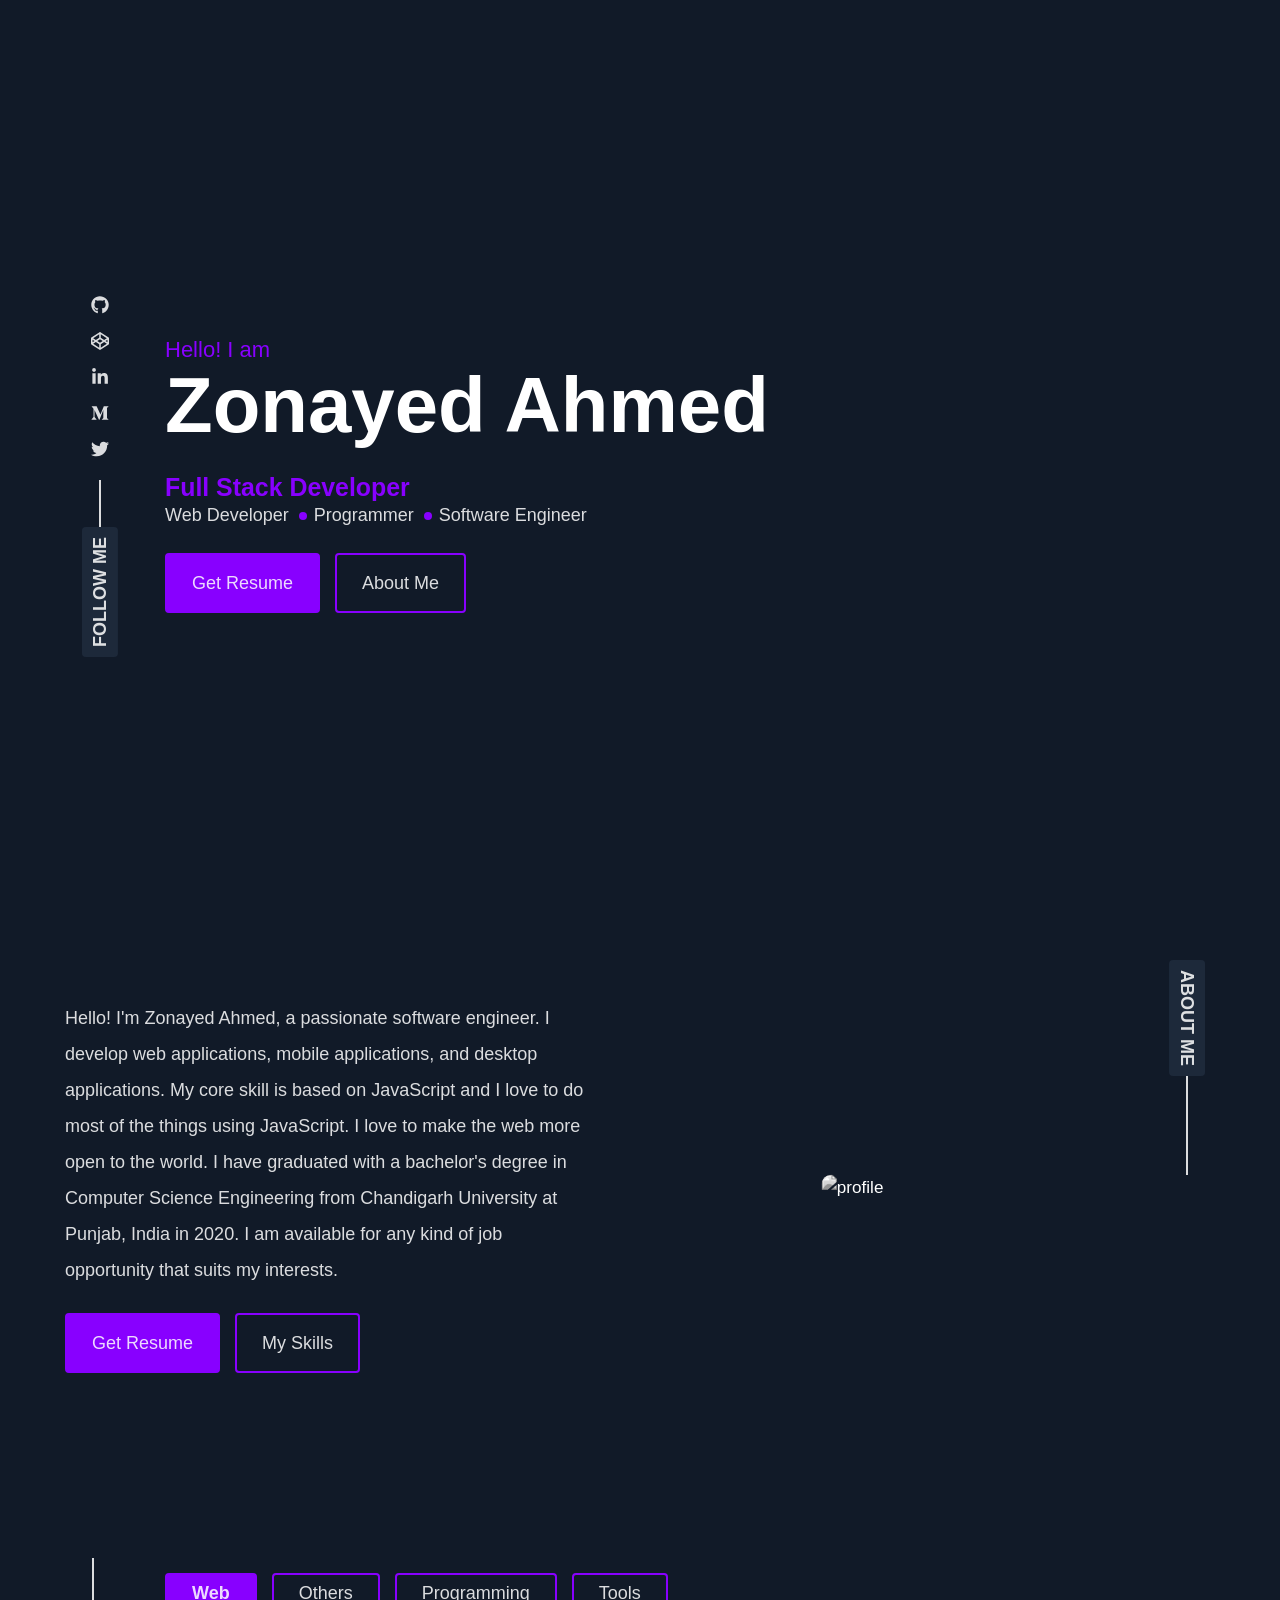
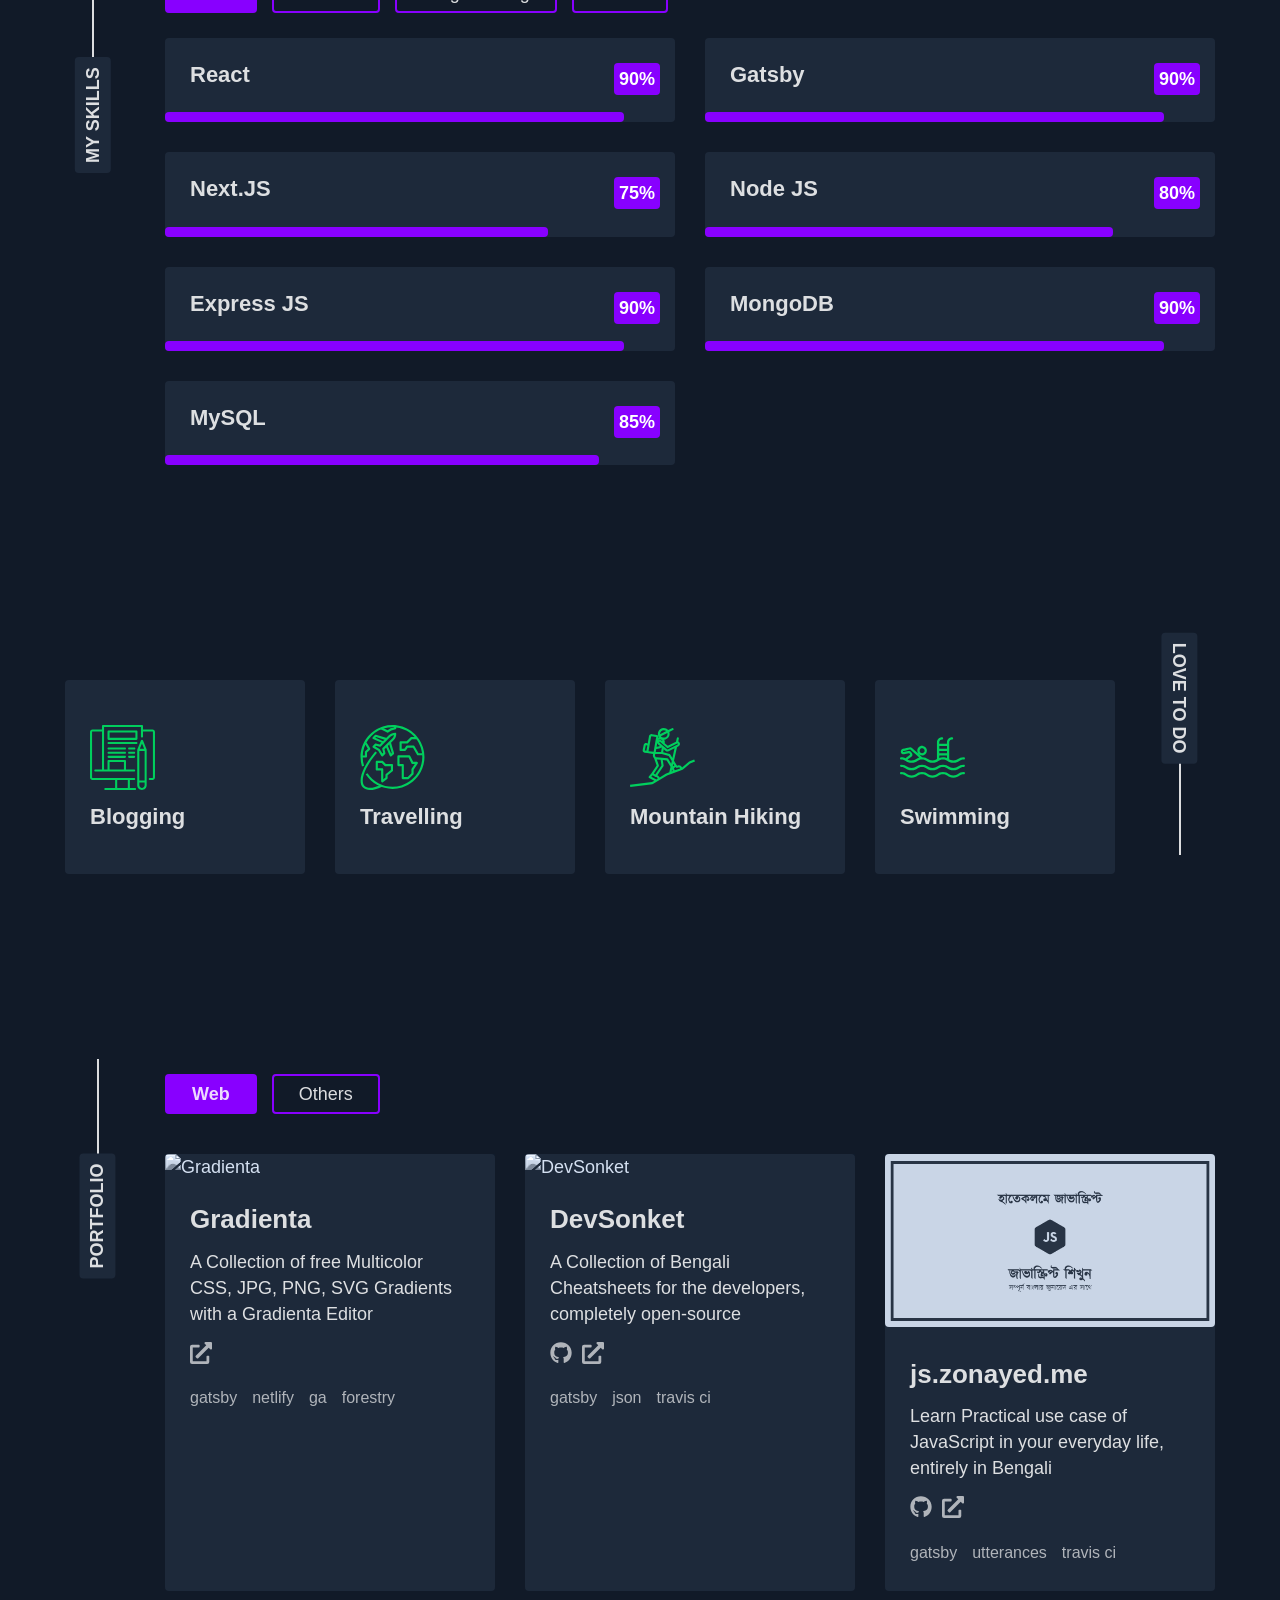
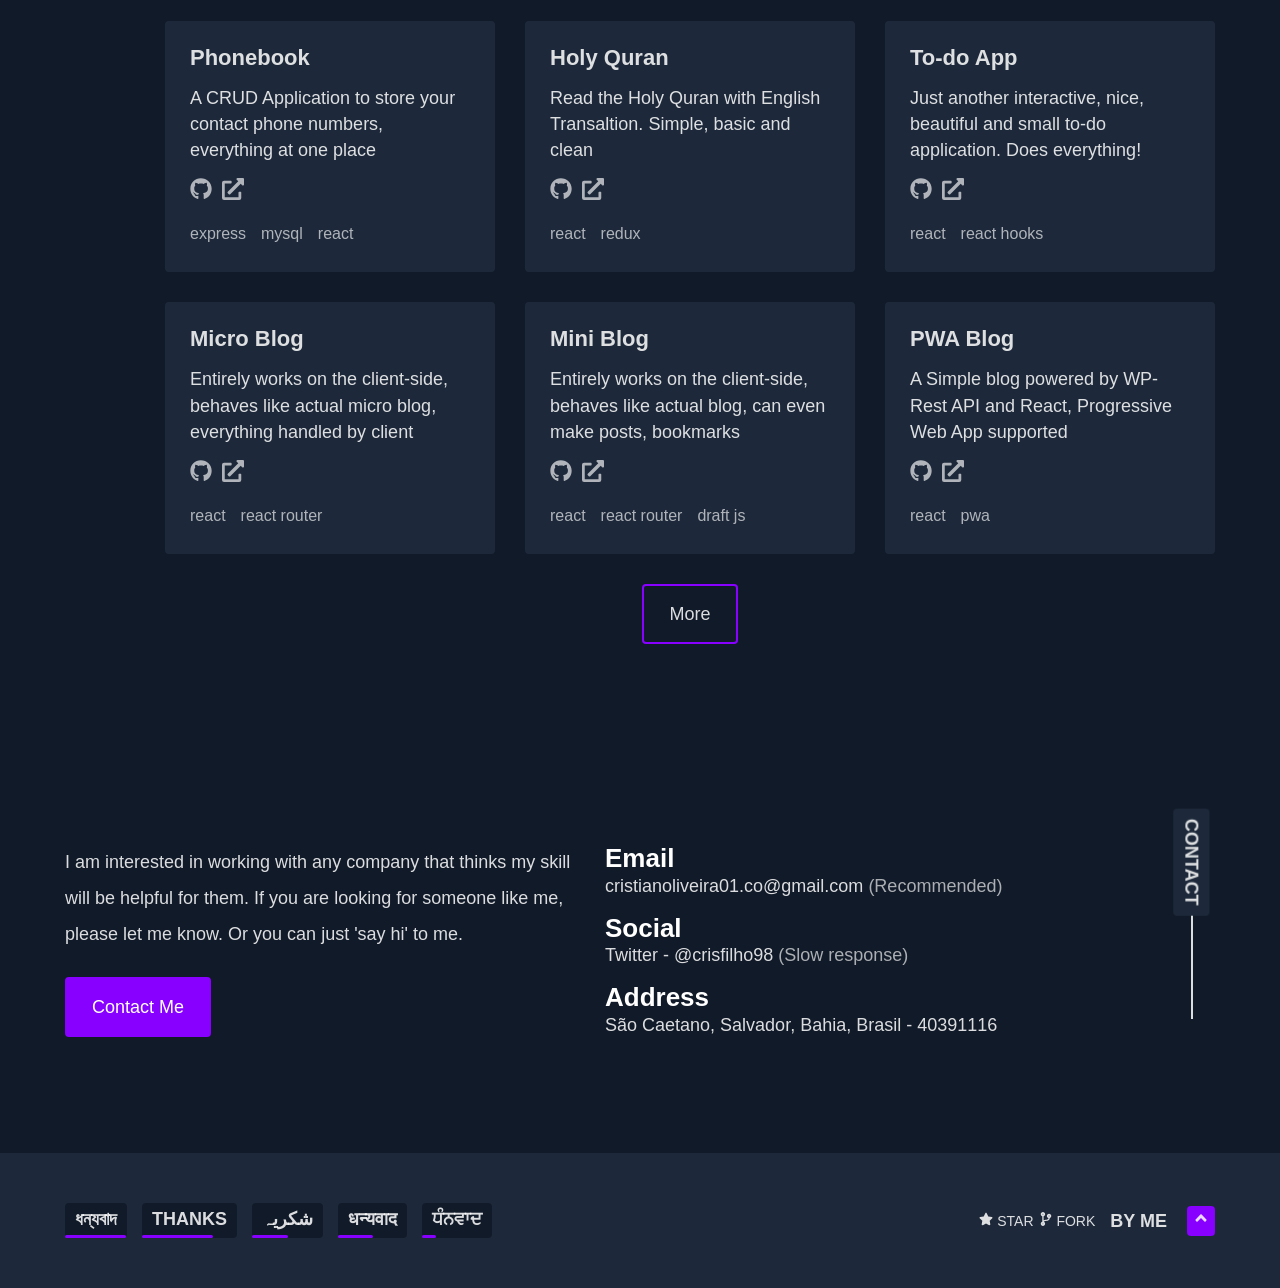
==== update/index.html @ fda7707f "color gradient" ====
<!DOCTYPE html>
<html lang="bn" data-react-helmet="lang">
  <head>
    <meta charset="utf-8" />
    <meta http-equiv="x-ua-compatible" content="ie=edge" />
    <meta
      name="viewport"
      content="width=device-width, initial-scale=1, shrink-to-fit=no"
    />
    <style data-href="/styles.ded47dfc3c6f8bbfcefb.css">
      @import url(css/css.css);
      .container {
        width: 1200px;
        padding: 100px 25px;
        margin: 0 auto;
      }
      @media only screen and (max-width: 1199px) {
        .container {
          width: 100%;
        }
      }
      @media only screen and (max-width: 991px) {
        .container {
          padding: 80px 15px;
        }
      }
      @media only screen and (max-width: 768px) {
        .container {
          padding: 60px 15px;
        }
      }
      @media only screen and (max-width: 481px) {
        .container {
          padding: 40px 15px;
        }
      }
      header {
        position: fixed;
        width: 100%;
        z-index: 10;
        transform: translateY(0);
        transition: all 0.5s;
      }
      header.compaq {
        background-color: #1d293a;
      }
      header.hide {
        transform: translateY(-120px);
      }
      header.compaq .container {
        padding-top: 15px !important;
        padding-bottom: 15px !important;
      }
      .header {
        position: relative;
        display: flex;
        align-items: center;
        justify-content: space-between;
        transition: all 0.5s;
      }
      .header > * {
        flex: 1 1;
      }
      .header .logo {
        position: relative;
      }
      .header .logo svg {
        width: 45px;
      }
      .menubar {
        display: flex;
        align-items: center;
      }
      .menubar li {
        margin: 0 15px;
      }
      .menubar li:last-child {
        margin-right: 0;
      }
      .menubar li a {
        font-size: 16px;
        text-transform: uppercase;
        font-weight: 400;
        color: hsla(0, 0%, 100%, 0.85);
        text-decoration: none;
      }
      .menubar li a.btn-download {
        display: inline-block;
        border: 2px solid #8800ff;
        padding: 5px 15px;
        border-radius: 4px;
      }
      .mobile-nav {
        position: absolute;
        background: #8800ff;
        right: 0;
        top: 8px;
        padding: 10px;
        line-height: 1;
        border-radius: 4px;
        color: #111a28;
        display: none;
      }
      @media only screen and (max-width: 768px) {
        .header {
          flex-direction: column;
          align-items: flex-start;
        }
        .mobile-nav {
          display: initial;
        }
        .menubar {
          flex-direction: column;
          background-color: #1d293a;
          align-items: flex-start;
          width: 100%;
          padding: 25px;
          border-radius: 4px;
          display: none;
        }
        .menubar.mobilenav-activate {
          display: initial;
        }
        .menubar > * {
          flex: 1 1 100%;
        }
        .menubar li {
          margin: 5px 0;
          padding: 5px 0;
        }
      }
      .footer-area {
        background-color: #1d293a;
      }
      .footer {
        align-items: center;
        justify-content: space-between;
      }
      .footer,
      .footer .language ul {
        display: flex;
        flex-wrap: wrap;
      }
      .footer .language ul li {
        position: relative;
        background-color: #111a28;
        margin-right: 15px;
        padding: 3px 10px;
        font-weight: 900;
        border-radius: 4px;
      }
      .footer .language ul li p {
        margin-bottom: 3px;
        text-transform: uppercase;
      }
      .footer .language ul li .progress {
        position: absolute;
        content: "";
        left: 0;
        background-color: #8800ff;
        height: 3px;
        width: 100%;
        bottom: 0;
        border-radius: 4px;
      }
      .footer .copyright {
        display: flex;
        align-items: center;
      }
      .footer .copyright .github {
        display: flex;
        margin-right: 15px;
      }
      .footer .copyright .github li {
        margin-left: 5px;
      }
      .footer .copyright .github li a {
        text-decoration: none;
      }
      .footer .copyright .github li a p {
        font-weight: 300;
        font-size: 14px;
      }
      .footer .copyright p {
        text-transform: uppercase;
        font-weight: 900;
      }
      .footer .copyright p span {
        display: inline-block;
        cursor: pointer;
        margin-left: 15px;
        background-color: #8800ff;
        padding: 2px 5px;
        border-radius: 4px;
      }
      @media only screen and (max-width: 768px) {
        .footer > * {
          flex: 1 1 100%;
          justify-content: center;
        }
        .footer .language ul {
          justify-content: center;
          margin-bottom: 30px;
        }
        .footer .language ul li {
          margin-bottom: 15px;
        }
      }
      ::selection {
        background: #1d293a;
      }
      html {
        font-family: sans-serif;
        -ms-text-size-adjust: 100%;
        -webkit-text-size-adjust: 100%;
      }
      body {
        margin: 0;
        -webkit-font-smoothing: antialiased;
        -moz-osx-font-smoothing: grayscale;
        font-family: Lato, sans-serif;
        font-weight: 400;
      }
      article,
      aside,
      details,
      figcaption,
      figure,
      footer,
      header,
      main,
      menu,
      nav,
      section,
      summary {
        display: block;
      }
      audio,
      canvas,
      progress,
      video {
        display: inline-block;
      }
      audio:not([controls]) {
        display: none;
        height: 0;
      }
      progress {
        vertical-align: baseline;
      }
      [hidden],
      template {
        display: none;
      }
      a {
        background-color: transparent;
        -webkit-text-decoration-skip: objects;
      }
      a:active,
      a:hover {
        outline-width: 0;
      }
      abbr[title] {
        border-bottom: none;
        text-decoration: underline;
        -webkit-text-decoration: underline dotted;
        text-decoration: underline dotted;
      }
      b,
      strong {
        font-weight: inherit;
        font-weight: bolder;
      }
      dfn {
        font-style: italic;
      }
      h1 {
        font-size: 2em;
        margin: 0.67em 0;
      }
      mark {
        background-color: #ff0;
        color: #000;
      }
      small {
        font-size: 80%;
      }
      sub,
      sup {
        font-size: 75%;
        line-height: 0;
        position: relative;
        vertical-align: baseline;
      }
      sub {
        bottom: -0.25em;
      }
      sup {
        top: -0.5em;
      }
      img {
        border-style: none;
      }
      svg:not(:root) {
        overflow: hidden;
      }
      code,
      kbd,
      pre,
      samp {
        font-family: monospace, monospace;
        font-size: 1em;
      }
      figure {
        margin: 1em 40px;
      }
      hr {
        box-sizing: content-box;
        height: 0;
        overflow: visible;
      }
      button,
      input,
      optgroup,
      select,
      textarea {
        font: inherit;
        margin: 0;
      }
      optgroup {
        font-weight: 700;
      }
      button,
      input {
        overflow: visible;
      }
      button,
      select {
        text-transform: none;
      }
      [type="reset"],
      [type="submit"],
      button,
      html [type="button"] {
        -webkit-appearance: button;
      }
      [type="button"]::-moz-focus-inner,
      [type="reset"]::-moz-focus-inner,
      [type="submit"]::-moz-focus-inner,
      button::-moz-focus-inner {
        border-style: none;
        padding: 0;
      }
      [type="button"]:-moz-focusring,
      [type="reset"]:-moz-focusring,
      [type="submit"]:-moz-focusring,
      button:-moz-focusring {
        outline: 1px dotted ButtonText;
      }
      fieldset {
        border: 1px solid silver;
        margin: 0 2px;
        padding: 0.35em 0.625em 0.75em;
      }
      legend {
        box-sizing: border-box;
        color: inherit;
        display: table;
        max-width: 100%;
        padding: 0;
        white-space: normal;
      }
      textarea {
        overflow: auto;
      }
      [type="checkbox"],
      [type="radio"] {
        box-sizing: border-box;
        padding: 0;
      }
      [type="number"]::-webkit-inner-spin-button,
      [type="number"]::-webkit-outer-spin-button {
        height: auto;
      }
      [type="search"] {
        -webkit-appearance: textfield;
        outline-offset: -2px;
      }
      [type="search"]::-webkit-search-cancel-button,
      [type="search"]::-webkit-search-decoration {
        -webkit-appearance: none;
      }
      ::-webkit-input-placeholder {
        color: inherit;
        opacity: 0.54;
      }
      ::-webkit-file-upload-button {
        -webkit-appearance: button;
        font: inherit;
      }
      html {
        font: 112.5%/1.45em georgia, serif;
        box-sizing: border-box;
        overflow-y: scroll;
      }
      *,
      :after,
      :before {
        box-sizing: inherit;
      }
      body {
        color: #fff;
        background-color: #111a28;
        word-wrap: break-word;
        -webkit-font-kerning: normal;
        font-kerning: normal;
        -ms-font-feature-settings: "kern", "liga", "clig", "calt";
        font-feature-settings: "kern", "liga", "clig", "calt";
      }
      img {
        max-width: 100%;
        padding: 0;
        margin: 0;
      }
      h1 {
        font-size: 2.25rem;
      }
      h1,
      h2 {
        padding: 0;
        margin: 0;
        color: inherit;
        font-weight: 700;
        text-rendering: optimizeLegibility;
        line-height: 1.1;
      }
      h2 {
        font-size: 1.62671rem;
      }
      h3 {
        font-size: 1.38316rem;
      }
      h3,
      h4 {
        padding: 0;
        margin: 0;
        color: inherit;
        font-weight: 700;
        text-rendering: optimizeLegibility;
        line-height: 1.1;
      }
      h4 {
        font-size: 1rem;
      }
      h5 {
        font-size: 0.85028rem;
      }
      h5,
      h6 {
        padding: 0;
        margin: 0;
        color: inherit;
        font-weight: 700;
        text-rendering: optimizeLegibility;
        line-height: 1.1;
      }
      h6 {
        font-size: 0.78405rem;
      }
      hgroup {
        padding: 0;
        margin: 0 0 1.45rem;
      }
      ul {
        margin: 0;
        list-style: none;
      }
      ol,
      ul {
        padding: 0;
      }
      ol {
        margin: 0 0 1.45rem 1.45rem;
        list-style-position: outside;
        list-style-image: none;
      }
      dd,
      dl {
        margin: 0 0 1.45rem;
      }
      dd,
      dl,
      p {
        padding: 0;
      }
      p {
        margin: 0;
        font-weight: 400px;
        color: hsla(0, 0%, 100%, 0.85);
      }
      figure {
        padding: 0;
      }
      figure,
      pre {
        margin: 0 0 1.45rem;
      }
      pre {
        font-size: 0.85rem;
        line-height: 1.42;
        background: rgba(0, 0, 0, 0.04);
        border-radius: 3px;
        overflow: auto;
        word-wrap: normal;
        padding: 1.45rem;
      }
      table {
        font-size: 1rem;
        line-height: 1.45rem;
        border-collapse: collapse;
        width: 100%;
      }
      fieldset,
      table {
        padding: 0;
        margin: 0 0 1.45rem;
      }
      blockquote {
        padding: 0;
        margin: 0 1.45rem 1.45rem;
      }
      form,
      iframe,
      noscript {
        padding: 0;
        margin: 0 0 1.45rem;
      }
      hr {
        padding: 0;
        margin: 0 0 calc(1.45rem - 1px);
        background: rgba(0, 0, 0, 0.2);
        border: none;
        height: 1px;
      }
      address {
        padding: 0;
        margin: 0 0 1.45rem;
      }
      b,
      dt,
      strong,
      th {
        font-weight: 700;
      }
      li {
        margin-bottom: 0;
      }
      ol li,
      ul li {
        padding-left: 0;
      }
      li > ol,
      li > ul {
        margin-left: 1.45rem;
        margin-bottom: 0.725rem;
        margin-top: 0.725rem;
      }
      blockquote :last-child,
      li :last-child,
      p :last-child {
        margin-bottom: 0;
      }
      li > p {
        margin-bottom: 0.725rem;
      }
      code,
      kbd,
      samp {
        font-size: 0.85rem;
        line-height: 1.45rem;
      }
      abbr,
      abbr[title],
      acronym {
        border-bottom: 1px dotted rgba(0, 0, 0, 0.5);
        cursor: help;
      }
      abbr[title] {
        text-decoration: none;
      }
      td,
      th,
      thead {
        text-align: left;
      }
      td,
      th {
        border-bottom: 1px solid rgba(0, 0, 0, 0.12);
        font-feature-settings: "tnum";
        -moz-font-feature-settings: "tnum";
        -ms-font-feature-settings: "tnum";
        -webkit-font-feature-settings: "tnum";
        padding: 0.725rem 0.96667rem calc(0.725rem - 1px);
      }
      td:first-child,
      th:first-child {
        padding-left: 0;
      }
      td:last-child,
      th:last-child {
        padding-right: 0;
      }
      code,
      tt {
        background-color: rgba(0, 0, 0, 0.04);
        border-radius: 3px;
        font-family: SFMono-Regular, Consolas, Roboto Mono, Droid Sans Mono,
          Liberation Mono, Menlo, Courier, monospace;
        padding: 0.2em 0;
      }
      pre code {
        background: none;
        line-height: 1.42;
      }
      code:after,
      code:before,
      tt:after,
      tt:before {
        letter-spacing: -0.2em;
        content: " ";
      }
      pre code:after,
      pre code:before,
      pre tt:after,
      pre tt:before {
        content: "";
      }
      @media only screen and (max-width: 480px) {
        html {
          font-size: 100%;
        }
      }
      .title {
        position: absolute;
        display: flex;
        flex-direction: column;
        align-items: center;
      }
      .title.left {
        justify-content: flex-end;
      }
      .title.left.social {
        justify-content: space-between;
      }
      .title.left {
        left: 35px;
      }
      .title.right {
        right: 35px;
      }
      .title:after {
        content: "";
        position: absolute;
        height: 100%;
        width: 2px;
        margin: 15px 0;
        background: hsla(0, 0%, 100%, 0.85);
        z-index: -1;
      }
      .title ul {
        padding: 5px;
        background-color: #111a28;
      }
      .title ul li {
        margin-bottom: 10px;
      }
      .title p,
      .title ul li a {
        color: hsla(0, 0%, 100%, 0.85);
      }
      .title p {
        padding: 5px 10px;
        font-weight: 900;
        text-transform: uppercase;
        background-color: #1d293a;
        transform-origin: 50%;
        border-radius: 4px;
      }
      .title.left p {
        transform: rotate(-90deg);
      }
      .title.title.right p {
        transform: rotate(90deg);
      }
      @media only screen and (max-width: 1199px) {
        .title.left {
          left: 0;
        }
        .title.right {
          right: 0;
        }
      }
      @media only screen and (max-width: 768px) {
        .title {
          position: relative;
          height: auto !important;
          padding-bottom: 50px;
          flex-direction: column-reverse;
        }
        .title.left p,
        .title.title.right p {
          transform: rotate(0);
        }
        .title:after {
          top: 0;
          height: 2px;
          width: 260px;
        }
        .title ul {
          display: flex;
          margin-top: 15px;
        }
        .title ul li {
          margin: 0 15px;
        }
      }
      @media only screen and (max-width: 481px) {
        .title:after {
          width: 180px;
        }
        .title {
          padding-bottom: 25px;
        }
      }
      .btn {
        display: inline-block;
        border-style: solid;
        border-width: 2px;
        padding: 15px 25px;
        border-radius: 4px;
        text-decoration: none;
      }
      @media only screen and (max-width: 768px) {
        .btn {
          padding: 10px 20px;
        }
      }
      .intro-area {
        min-height: 100vh;
        display: flex;
        align-items: center;
      }
      .intro-area .bg {
        position: absolute;
        opacity: 0.5;
        z-index: -1;
      }
      .intro {
        padding-left: 100px;
        padding-top: 50px;
      }
      .intro p {
        font-size: 22px;
        color: #8800ff;
      }
      .intro h1 {
        font-size: 78px;
        font-weight: 900;
        margin-bottom: 25px;
      }
      .intro h3 {
        color: #8800ff;
      }
      .intro ul {
        display: flex;
        margin-bottom: 25px;
      }
      .intro ul li {
        position: relative;
        margin-right: 25px;
        color: hsla(0, 0%, 100%, 0.85);
      }
      .intro ul li:before {
        position: absolute;
        content: "";
        left: -15px;
        top: 10px;
        background-color: #8800ff;
        width: 8px;
        height: 8px;
        border-radius: 10px;
      }
      .intro ul li:first-child:before {
        display: none;
      }
      @media only screen and (max-width: 991px) {
        .intro h1 {
          font-size: 62px;
        }
      }
      @media only screen and (max-width: 768px) {
        .intro-area {
          flex-direction: column-reverse;
          justify-content: center;
        }
        .intro {
          padding-left: 0;
          text-align: center;
        }
        .intro p {
          font-size: 21px;
        }
        .intro h1 {
          font-size: 52px;
        }
        .intro h3 {
          font-size: 22px;
        }
        .intro ul {
          justify-content: center;
        }
        .intro ul li {
          font-size: 16px;
        }
      }
      @media only screen and (max-width: 481px) {
        .intro p {
          font-size: 18px;
        }
        .intro h1 {
          font-size: 36px;
        }
        .intro h3 {
          font-size: 20px;
        }
        .intro ul {
          flex-direction: column;
        }
        .intro ul li {
          font-size: 14px;
          margin-right: 0;
        }
        .intro ul li:before {
          display: none;
        }
      }
      .about-area {
        position: relative;
      }
      .about {
        padding-right: 100px;
        display: flex;
        flex-wrap: wrap;
        align-items: center;
      }
      .about > * {
        flex: 1 1;
      }
      .about-details p {
        line-height: 2;
      }
      .about-action {
        margin-top: 25px;
      }
      .about-image {
        display: flex;
        align-items: center;
        justify-content: center;
      }
      .about-image img {
        width: 320px;
        border-radius: 10px;
        transform: scale(0.95);
        -webkit-filter: grayscale(1);
        filter: grayscale(1);
        transition: all 1s;
      }
      .about-image:hover img {
        transform: scale(1);
        -webkit-filter: grayscale(0);
        filter: grayscale(0);
      }
      @media only screen and (max-width: 768px) {
        .about {
          text-align: center;
          padding-right: 0;
          flex-direction: column-reverse;
        }
        .about > * {
          flex: 1 1 100%;
        }
      }
      .skill-area {
        position: relative;
      }
      .skills {
        padding-left: 100px;
      }
      .skill-nav {
        display: flex;
        flex-wrap: wrap;
        margin-bottom: 25px;
      }
      .skill-nav li {
        border: 2px solid #8800ff;
        color: hsla(0, 0%, 100%, 0.85);
        padding: 5px 25px;
        margin-right: 15px;
        cursor: pointer;
        border-radius: 4px;
      }
      .skill-nav li:last-child {
        margin-right: 0;
      }
      .skill-nav li.active {
        background-color: #8800ff;
        font-weight: 900;
      }
      .skill {
        display: flex;
        flex-wrap: wrap;
      }
      .skill > * {
        flex-grow: 1;
        flex-shrink: 1;
        flex-basis: calc(50% - 30px);
      }
      .skill .card {
        position: relative;
        background-color: #1d293a;
        padding: 25px 25px 35px;
        margin: 15px;
        border-radius: 4px;
      }
      .skill .card h4 {
        font-size: 22px;
        font-weight: 900;
        color: hsla(0, 0%, 100%, 0.85);
      }
      .skill .card p {
        padding: 3px 5px;
        top: 25px;
        font-weight: 900;
        color: #fff;
        right: 15px;
      }
      .skill .card .progress-ar,
      .skill .card p {
        position: absolute;
        background-color: #8800ff;
        border-radius: 4px;
      }
      .skill .card .progress-ar {
        bottom: 0;
        left: 0;
        height: 10px;
      }
      .skill > :first-child,
      .skill > :nth-child(2) {
        margin-top: 0;
      }
      .skill > :nth-child(2n - 1) {
        margin-left: 0;
      }
      .skill > :nth-child(2n) {
        margin-right: 0;
      }
      .skill > :last-child {
        margin-right: 0;
        flex-grow: 0;
        flex-shrink: 0;
        flex-basis: calc(50% - 15px);
      }
      @media only screen and (max-width: 768px) {
        .skills {
          padding-left: 0;
        }
        .skill-nav {
          justify-content: center;
        }
        .skill-nav li {
          padding: 5px 15px;
          margin-right: 10px;
        }
        .skill > * {
          flex: 1 1 100%;
          margin-left: 0;
          margin-right: 0;
        }
        .skill .card {
          margin: 0 0 30px;
        }
        .skill > :last-child {
          flex-basis: 100%;
          margin-bottom: 0;
        }
      }
      @media only screen and (max-width: 481px) {
        .skill-nav {
          margin-bottom: 0;
        }
        .skill-nav li {
          margin: 0 5px 15px;
        }
        .skill .card {
          margin-bottom: 15px;
        }
      }
      .love-to-do {
        padding-right: 100px;
        display: flex;
        flex-wrap: wrap;
      }
      .love-to-do > * {
        flex-grow: 1;
        flex-shrink: 1;
        flex-basis: calc(25% - 30px);
      }
      .love-to-do .stickpad {
        background-color: #1d293a;
        padding: 45px 25px;
        margin: 0 15px;
        display: flex;
        flex-direction: column;
        justify-content: space-between;
        border-radius: 4px;
      }
      .love-to-do > :first-of-type {
        margin-left: 0;
      }
      .love-to-do > :last-of-type {
        margin-right: 0;
      }
      .love-to-do .stickpad img {
        display: inline-block;
        width: 65px;
        margin-bottom: 15px;
      }
      .love-to-do .stickpad h4 {
        font-weight: 900;
        color: hsla(0, 0%, 100%, 0.85);
        font-size: 22px;
      }
      @media only screen and (max-width: 991px) {
        .love-to-do > * {
          flex-grow: 1;
          flex-shrink: 1;
          flex-basis: calc(50% - 30px);
        }
        .love-to-do .stickpad {
          margin-bottom: 30px;
        }
        .love-to-do > :nth-child(2n - 1) {
          margin-left: 0;
        }
        .love-to-do > :nth-child(2n - 2) {
          margin-right: 0;
        }
      }
      @media only screen and (max-width: 991px) {
        .love-to-do {
          padding-right: 0;
        }
      }
      @media only screen and (max-width: 481px) {
        .love-to-do > * {
          flex-basis: 100%;
        }
        .love-to-do .stickpad {
          margin: 0 0 15px;
          align-items: center;
        }
      }
      .portfolio-area {
        position: relative;
      }
      .portfolios {
        padding-left: 100px;
      }
      .portfolio-nav {
        display: flex;
        flex-wrap: wrap;
        margin-bottom: 25px;
      }
      .portfolio-nav li {
        border: 2px solid #8800ff;
        color: hsla(0, 0%, 100%, 0.85);
        padding: 5px 25px;
        margin-right: 15px;
        cursor: pointer;
        border-radius: 4px;
      }
      .portfolio-nav li.active {
        background-color: #8800ff;
        font-weight: 900;
      }
      .portfolio-items {
        display: flex;
        flex-wrap: wrap;
      }
      .portfolio-items > * {
        margin: 15px;
        flex-grow: 1;
        flex-shrink: 1;
        flex-basis: calc(33.33333% - 30px);
        background-color: #1d293a;
        color: hsla(0, 0%, 100%, 0.85);
        border-radius: 4px;
      }
      .portfolio-items > :nth-child(3n - 2) {
        margin-left: 0;
      }
      .portfolio-items > :last-child,
      .portfolio-items > :nth-child(3n + 3) {
        margin-right: 0;
      }
      .portfolio-items .details {
        padding: 25px;
      }
      .portfolio-items .details h4 {
        font-size: 26px;
        font-weight: 900;
        margin-bottom: 15px;
      }
      .portfolio-items .portfolio-img {
        position: relative;
      }
      .portfolio-items .portfolio .links {
        margin-top: 15px;
      }
      .portfolio-items .portfolio .links ul {
        display: flex;
        font-size: 22px;
      }
      .portfolio-items .portfolio .links ul li {
        margin-right: 10px;
      }
      .portfolio-items .portfolio .links ul li a {
        color: hsla(0, 0%, 100%, 0.65);
        transition: all 0.2s;
      }
      .portfolio-items .portfolio .links ul li a:hover {
        color: #8800ff;
      }
      .portfolio-items .portfolio-img:after {
        position: absolute;
        content: "";
        top: 0;
        left: 0;
        width: 100%;
        height: 100%;
        opacity: 1;
        background: #1d293a;
        mix-blend-mode: color;
        transition: all 0.5s;
      }
      .portfolio-items .portfolio:hover .portfolio-img:after {
        opacity: 0;
      }
      .portfolio-items .portfolio.small h4 {
        font-size: 22px;
      }
      .portfolio-items .portfolio-img img {
        border-radius: 4px;
      }
      .portfolio-items .details h4 a {
        text-decoration: none;
        color: inherit;
      }
      .portfolio-items .portfolio-tools {
        display: flex;
        margin-top: 15px;
      }
      .portfolio-items .portfolio-tools li {
        margin-right: 15px;
        text-decoration: none;
        font-weight: 300;
        color: hsla(0, 0%, 100%, 0.65);
        font-size: 16px;
      }
      @media only screen and (max-width: 991px) {
        .portfolio-items > * {
          flex-grow: 1;
          flex-shrink: 1;
          flex-basis: calc(50% - 30px);
        }
        .portfolio-items > :nth-child(2n - 1) {
          margin-left: 0;
        }
        .portfolio-items > :nth-child(2n - 2) {
          margin-right: 0;
        }
        .portfolios {
          padding-left: 0;
        }
        .portfolio-nav {
          justify-content: center;
        }
        .portfolio-items > * {
          flex-basis: 100%;
          margin: 0 0 30px;
        }
        .portfolio-items > :last-child {
          margin-bottom: 0;
        }
      }
      @media only screen and (max-width: 768px) {
        .portfolios-regular {
          margin-top: 25px;
        }
      }
      @media only screen and (max-width: 481px) {
        .portfolio-nav {
          margin-bottom: 0;
        }
        .portfolio-nav li {
          margin: 0 5px 15px;
        }
        .portfolio-items > * {
          margin-bottom: 15px;
        }
        .portfolios-regular {
          margin-top: 15px;
        }
      }
      .portfolio-action {
        text-align: center;
      }
      .contact {
        display: flex;
        flex-wrap: wrap;
        padding-right: 100px;
      }
      .contact > * {
        flex-grow: 1;
        flex-shrink: 1;
        flex-basis: calc(50% - 30px);
      }
      .contact > :first-of-type {
        margin-right: 15px;
      }
      .contact > :last-of-type {
        margin-left: 15px;
      }
      .contact-status p {
        line-height: 2;
      }
      .contact-details li {
        margin-bottom: 15px;
      }
      .contact-details h5 {
        font-size: 26px;
        font-weight: 900;
      }
      .contact-details p span {
        font-weight: 300;
        color: hsla(0, 0%, 100%, 0.65);
      }
      @media only screen and (max-width: 768px) {
        .contact {
          padding-right: 0;
        }
        .contact > * {
          flex-basis: 100%;
        }
        .contact > :first-of-type {
          margin-right: 0;
          margin-bottom: 30px;
          text-align: center;
        }
        .contact > :last-of-type {
          margin-left: 0;
          text-align: center;
        }
      }
    </style>
    <meta name="generator" content="Gatsby 2.24.49" />
    <title>Zonayed Ahmed | Full Stack Developer</title>
    <meta
      data-react-helmet="true"
      name="description"
      content="My personal portfolio website"
    />
    <meta
      data-react-helmet="true"
      property="og:title"
      content="Zonayed Ahmed"
    />
    <meta
      data-react-helmet="true"
      property="og:description"
      content="My personal portfolio website"
    />
    <meta data-react-helmet="true" property="og:type" content="website" />
    <meta
      data-react-helmet="true"
      property="og:image"
      content="[data-uri]"
    />
    <meta
      data-react-helmet="true"
      property="og:image:secure_url"
      content="[data-uri]"
    />
    <meta data-react-helmet="true" property="og:image:width" content="1200" />
    <meta data-react-helmet="true" property="og:image:height" content="675" />
    <meta data-react-helmet="true" name="twitter:card" content="summary" />
    <meta
      data-react-helmet="true"
      name="twitter:creator"
      content="@zonayedpca"
    />
    <meta
      data-react-helmet="true"
      name="twitter:title"
      content="Zonayed Ahmed"
    />
    <meta
      data-react-helmet="true"
      name="twitter:description"
      content="My personal portfolio website"
    />
    <link rel="icon" href="images/favicon-32x32.png" type="image/png" />
    <link rel="manifest" href="/manifest.webmanifest" />
    <meta name="theme-color" content="#1d293a" />
    <link rel="apple-touch-icon" sizes="48x48" href="images/icon-48x48.png" />
    <link rel="apple-touch-icon" sizes="72x72" href="images/icon-72x72.png" />
    <link rel="apple-touch-icon" sizes="96x96" href="images/icon-96x96.png" />
    <link
      rel="apple-touch-icon"
      sizes="144x144"
      href="images/icon-144x144.png"
    />
    <link
      rel="apple-touch-icon"
      sizes="192x192"
      href="images/icon-192x192.png"
    />
    <link
      rel="apple-touch-icon"
      sizes="256x256"
      href="images/icon-256x256.png"
    />
    <link
      rel="apple-touch-icon"
      sizes="384x384"
      href="images/icon-384x384.png"
    />
    <link
      rel="apple-touch-icon"
      sizes="512x512"
      href="images/icon-512x512.png"
    />
    <link
      as="script"
      rel="preload"
      href="/webpack-runtime-e70f41d2746859ee9c2c.js"
    />
    <link as="script" rel="preload" href="/framework-fd2b85530eec85104a39.js" />
    <link as="script" rel="preload" href="/app-ba68181312375a78c2ea.js" />
    <link as="script" rel="preload" href="/styles-2d82ac8e3afc0c213061.js" />
    <link as="script" rel="preload" href="/1bfc9850-1153522eb3af6586f5e1.js" />
    <link as="script" rel="preload" href="/commons-dbe3146c4d8d56917290.js" />
    <link
      as="script"
      rel="preload"
      href="/component---src-pages-index-js-41909d2d5675f1ea9190.js"
    />
    <link
      as="fetch"
      rel="preload"
      href="/page-data/index/page-data.json"
      crossorigin="anonymous"
    />
    <link
      as="fetch"
      rel="preload"
      href="/page-data/sq/d/3649515864.json"
      crossorigin="anonymous"
    />
    <link
      as="fetch"
      rel="preload"
      href="/page-data/sq/d/63159454.json"
      crossorigin="anonymous"
    />
    <link
      as="fetch"
      rel="preload"
      href="/page-data/app-data.json"
      crossorigin="anonymous"
    />
  </head>
  <body>
    <div id="___gatsby">
      <div style="outline: none" tabindex="-1" id="gatsby-focus-wrapper">
        <header class="compaq hide">
          <div style="padding: 25px 25px" class="container">
            <div class="header">
              <div class="logo">
                <h1>
                  <a aria-current="page" class href="/"
                    ><svg
                      xmlns="http://www.w3.org/2000/svg"
                      viewBox="0 0 185 208.4"
                    >
                      <path
                        fill="#8800FF"
                        d="M176.6 46L100.9 2.2c-5.2-3-11.6-3-16.7 0L8.4 46C3.2 49 0 54.5 0 60.5V148c0 6 3.2 11.5 8.4 14.5l75.8 43.7c5.2 3 11.6 3 16.7 0l75.8-43.7c5.2-3 8.4-8.5 8.4-14.5V60.5c-.1-6-3.3-11.5-8.5-14.5zm-51.2 19.1c-.3.9-.6 1.7-1.1 2.4l-46.4 65.3h41.3c3.1 0 5.7 2.5 5.7 5.7s-2.5 5.7-5.7 5.7H65c-3 0-5.5-2.5-5.5-5.5 0-.8.1-1.5.4-2.1.2-.7.6-1.3 1-1.9l46.6-65.5H67.7c-3.1 0-5.7-2.5-5.7-5.7s2.5-5.7 5.7-5.7h52.7c2.9 0 5.2 2.3 5.2 5.2.1.7 0 1.4-.2 2.1z"
                      /></svg
                  ></a>
                </h1>
              </div>
              <div class="mobile-nav">
                <svg
                  stroke="currentColor"
                  fill="currentColor"
                  stroke-width="0"
                  viewBox="0 0 448 512"
                  height="1em"
                  width="1em"
                  xmlns="http://www.w3.org/2000/svg"
                >
                  <path
                    d="M16 132h416c8.837 0 16-7.163 16-16V76c0-8.837-7.163-16-16-16H16C7.163 60 0 67.163 0 76v40c0 8.837 7.163 16 16 16zm0 160h416c8.837 0 16-7.163 16-16v-40c0-8.837-7.163-16-16-16H16c-8.837 0-16 7.163-16 16v40c0 8.837 7.163 16 16 16zm0 160h416c8.837 0 16-7.163 16-16v-40c0-8.837-7.163-16-16-16H16c-8.837 0-16 7.163-16 16v40c0 8.837 7.163 16 16 16z"
                  />
                </svg>
              </div>
              <ul class="menubar">
                <li><a href="#about">About</a></li>
                <li><a href="#skill">Skill</a></li>
                <li><a href="#portfolio">Portfolio</a></li>
                <li><a href="#contact">Contact</a></li>
                <li>
                  <a
                    target="__blank"
                    rel="noopener noreferrer"
                    href="https://with.zonayed.me"
                    >Blog</a
                  >
                </li>
                <li>
                  <a
                    class="btn-download"
                    target="_blank"
                    rel="noopener noreferrer"
                    href="https://github.com/zonayedpca/zonayed.me/raw/master/src/data/file/MyResume.pdf"
                    >Resume</a
                  >
                </li>
              </ul>
            </div>
          </div>
        </header>
        <div>
          <main>
            <div class="intro-area">
              <div style="height: 320px" class="title left social">
                <ul>
                  <li>
                    <a
                      target="_blank"
                      rel="noopener noreferrer"
                      href="https://github.com/zonayedpca"
                      ><svg
                        stroke="currentColor"
                        fill="currentColor"
                        stroke-width="0"
                        viewBox="0 0 496 512"
                        height="1em"
                        width="1em"
                        xmlns="http://www.w3.org/2000/svg"
                      >
                        <path
                          d="M165.9 397.4c0 2-2.3 3.6-5.2 3.6-3.3.3-5.6-1.3-5.6-3.6 0-2 2.3-3.6 5.2-3.6 3-.3 5.6 1.3 5.6 3.6zm-31.1-4.5c-.7 2 1.3 4.3 4.3 4.9 2.6 1 5.6 0 6.2-2s-1.3-4.3-4.3-5.2c-2.6-.7-5.5.3-6.2 2.3zm44.2-1.7c-2.9.7-4.9 2.6-4.6 4.9.3 2 2.9 3.3 5.9 2.6 2.9-.7 4.9-2.6 4.6-4.6-.3-1.9-3-3.2-5.9-2.9zM244.8 8C106.1 8 0 113.3 0 252c0 110.9 69.8 205.8 169.5 239.2 12.8 2.3 17.3-5.6 17.3-12.1 0-6.2-.3-40.4-.3-61.4 0 0-70 15-84.7-29.8 0 0-11.4-29.1-27.8-36.6 0 0-22.9-15.7 1.6-15.4 0 0 24.9 2 38.6 25.8 21.9 38.6 58.6 27.5 72.9 20.9 2.3-16 8.8-27.1 16-33.7-55.9-6.2-112.3-14.3-112.3-110.5 0-27.5 7.6-41.3 23.6-58.9-2.6-6.5-11.1-33.3 2.6-67.9 20.9-6.5 69 27 69 27 20-5.6 41.5-8.5 62.8-8.5s42.8 2.9 62.8 8.5c0 0 48.1-33.6 69-27 13.7 34.7 5.2 61.4 2.6 67.9 16 17.7 25.8 31.5 25.8 58.9 0 96.5-58.9 104.2-114.8 110.5 9.2 7.9 17 22.9 17 46.4 0 33.7-.3 75.4-.3 83.6 0 6.5 4.6 14.4 17.3 12.1C428.2 457.8 496 362.9 496 252 496 113.3 383.5 8 244.8 8zM97.2 352.9c-1.3 1-1 3.3.7 5.2 1.6 1.6 3.9 2.3 5.2 1 1.3-1 1-3.3-.7-5.2-1.6-1.6-3.9-2.3-5.2-1zm-10.8-8.1c-.7 1.3.3 2.9 2.3 3.9 1.6 1 3.6.7 4.3-.7.7-1.3-.3-2.9-2.3-3.9-2-.6-3.6-.3-4.3.7zm32.4 35.6c-1.6 1.3-1 4.3 1.3 6.2 2.3 2.3 5.2 2.6 6.5 1 1.3-1.3.7-4.3-1.3-6.2-2.2-2.3-5.2-2.6-6.5-1zm-11.4-14.7c-1.6 1-1.6 3.6 0 5.9 1.6 2.3 4.3 3.3 5.6 2.3 1.6-1.3 1.6-3.9 0-6.2-1.4-2.3-4-3.3-5.6-2z"
                        /></svg
                    ></a>
                  </li>
                  <li>
                    <a
                      target="_blank"
                      rel="noopener noreferrer"
                      href="https://codepen.io/zonayedpca"
                      ><svg
                        stroke="currentColor"
                        fill="currentColor"
                        stroke-width="0"
                        viewBox="0 0 512 512"
                        height="1em"
                        width="1em"
                        xmlns="http://www.w3.org/2000/svg"
                      >
                        <path
                          d="M502.285 159.704l-234-156c-7.987-4.915-16.511-4.96-24.571 0l-234 156C3.714 163.703 0 170.847 0 177.989v155.999c0 7.143 3.714 14.286 9.715 18.286l234 156.022c7.987 4.915 16.511 4.96 24.571 0l234-156.022c6-3.999 9.715-11.143 9.715-18.286V177.989c-.001-7.142-3.715-14.286-9.716-18.285zM278 63.131l172.286 114.858-76.857 51.429L278 165.703V63.131zm-44 0v102.572l-95.429 63.715-76.857-51.429L234 63.131zM44 219.132l55.143 36.857L44 292.846v-73.714zm190 229.715L61.714 333.989l76.857-51.429L234 346.275v102.572zm22-140.858l-77.715-52 77.715-52 77.715 52-77.715 52zm22 140.858V346.275l95.429-63.715 76.857 51.429L278 448.847zm190-156.001l-55.143-36.857L468 219.132v73.714z"
                        /></svg
                    ></a>
                  </li>
                  <li>
                    <a
                      target="_blank"
                      rel="noopener noreferrer"
                      href="https://www.linkedin.com/in/zonayedpca"
                      ><svg
                        stroke="currentColor"
                        fill="currentColor"
                        stroke-width="0"
                        viewBox="0 0 448 512"
                        height="1em"
                        width="1em"
                        xmlns="http://www.w3.org/2000/svg"
                      >
                        <path
                          d="M100.28 448H7.4V148.9h92.88zM53.79 108.1C24.09 108.1 0 83.5 0 53.8a53.79 53.79 0 0 1 107.58 0c0 29.7-24.1 54.3-53.79 54.3zM447.9 448h-92.68V302.4c0-34.7-.7-79.2-48.29-79.2-48.29 0-55.69 37.7-55.69 76.7V448h-92.78V148.9h89.08v40.8h1.3c12.4-23.5 42.69-48.3 87.88-48.3 94 0 111.28 61.9 111.28 142.3V448z"
                        /></svg
                    ></a>
                  </li>
                  <li>
                    <a
                      target="_blank"
                      rel="noopener noreferrer"
                      href="https://medium.com/@zonayedpca"
                      ><svg
                        stroke="currentColor"
                        fill="currentColor"
                        stroke-width="0"
                        viewBox="0 0 512 512"
                        height="1em"
                        width="1em"
                        xmlns="http://www.w3.org/2000/svg"
                      >
                        <path
                          d="M71.5 142.3c.6-5.9-1.7-11.8-6.1-15.8L20.3 72.1V64h140.2l108.4 237.7L364.2 64h133.7v8.1l-38.6 37c-3.3 2.5-5 6.7-4.3 10.8v272c-.7 4.1 1 8.3 4.3 10.8l37.7 37v8.1H307.3v-8.1l39.1-37.9c3.8-3.8 3.8-5 3.8-10.8V171.2L241.5 447.1h-14.7L100.4 171.2v184.9c-1.1 7.8 1.5 15.6 7 21.2l50.8 61.6v8.1h-144v-8L65 377.3c5.4-5.6 7.9-13.5 6.5-21.2V142.3z"
                        /></svg
                    ></a>
                  </li>
                  <li>
                    <a
                      target="_blank"
                      rel="noopener noreferrer"
                      href="https://twitter.com/zonayedpca"
                      ><svg
                        stroke="currentColor"
                        fill="currentColor"
                        stroke-width="0"
                        viewBox="0 0 512 512"
                        height="1em"
                        width="1em"
                        xmlns="http://www.w3.org/2000/svg"
                      >
                        <path
                          d="M459.37 151.716c.325 4.548.325 9.097.325 13.645 0 138.72-105.583 298.558-298.558 298.558-59.452 0-114.68-17.219-161.137-47.106 8.447.974 16.568 1.299 25.34 1.299 49.055 0 94.213-16.568 130.274-44.832-46.132-.975-84.792-31.188-98.112-72.772 6.498.974 12.995 1.624 19.818 1.624 9.421 0 18.843-1.3 27.614-3.573-48.081-9.747-84.143-51.98-84.143-102.985v-1.299c13.969 7.797 30.214 12.67 47.431 13.319-28.264-18.843-46.781-51.005-46.781-87.391 0-19.492 5.197-37.36 14.294-52.954 51.655 63.675 129.3 105.258 216.365 109.807-1.624-7.797-2.599-15.918-2.599-24.04 0-57.828 46.782-104.934 104.934-104.934 30.213 0 57.502 12.67 76.67 33.137 23.715-4.548 46.456-13.32 66.599-25.34-7.798 24.366-24.366 44.833-46.132 57.827 21.117-2.273 41.584-8.122 60.426-16.243-14.292 20.791-32.161 39.308-52.628 54.253z"
                        /></svg
                    ></a>
                  </li>
                </ul>
                <p>Follow Me</p>
              </div>
              <div class="container">
                <div class="intro">
                  <div class="intro-text">
                    <p>Hello! I am</p>
                    <h1>Zonayed Ahmed</h1>
                    <h3>Full Stack Developer</h3>
                    <ul>
                      <li>Web Developer</li>
                      <li>Programmer</li>
                      <li>Software Engineer</li>
                    </ul>
                    <div class="action">
                      <a
                        style="
                          color: rgba(255, 255, 255, 0.85);
                          border-color: #8800ff;
                          background-color: #8800ff;
                        "
                        target="__blank"
                        rel="noopener noreferrer"
                        class="btn"
                        href="https://github.com/zonayedpca/zonayed.me/raw/master/src/data/file/MyResume.pdf"
                        >Get Resume</a
                      ><a
                        style="
                          margin-left: 15px;
                          color: rgba(255, 255, 255, 0.85);
                          border-color: #8800ff;
                          background-color: transparent;
                        "
                        target
                        rel
                        class="btn"
                        href="#about"
                        >About Me</a
                      >
                    </div>
                  </div>
                </div>
              </div>
            </div>
            <div id="about" class="about-area">
              <div class="container">
                <div style="height: 160px" class="title right">
                  <p>About Me</p>
                </div>
                <div class="about">
                  <div class="about-details">
                    <p>
                      Hello! I'm Zonayed Ahmed, a passionate software engineer.
                      I develop web applications, mobile applications, and
                      desktop applications. My core skill is based on JavaScript
                      and I love to do most of the things using JavaScript. I
                      love to make the web more open to the world. I have
                      graduated with a bachelor's degree in Computer Science
                      Engineering from Chandigarh University at Punjab, India in
                      2020. I am available for any kind of job opportunity that
                      suits my interests.
                    </p>
                    <div class="about-action">
                      <a
                        style="
                          color: rgba(255, 255, 255, 0.85);
                          border-color: #8800ff;
                          background-color: #8800ff;
                        "
                        target="_blank"
                        rel="noopener noreferrer"
                        class="btn"
                        href="https://github.com/zonayedpca/zonayed.me/raw/master/src/data/file/MyResume.pdf"
                        >Get Resume</a
                      ><a
                        style="
                          margin-left: 15px;
                          color: rgba(255, 255, 255, 0.85);
                          border-color: #8800ff;
                          background-color: transparent;
                        "
                        target
                        rel
                        class="btn"
                        href="#skill"
                        >My Skills</a
                      >
                    </div>
                  </div>
                  <div class="about-image">
                    <div class="image">
                      <img
                        alt="profile"
                        src="images/profile-bd1430b121f195d1f823a8e0b9bf2c46.jpg"
                      />
                    </div>
                  </div>
                </div>
              </div>
            </div>
            <div id="skill" class="skill-area">
              <div class="container">
                <div style="height: 160px" class="title left">
                  <p>My Skills</p>
                </div>
                <div class="skills">
                  <ul class="skill-nav">
                    <li class="active">Web</li>
                    <li class>Others</li>
                    <li class>Programming</li>
                    <li class>Tools</li>
                  </ul>
                  <div class="skill">
                    <div class="card">
                      <h4>React</h4>
                      <p>90<!-- -->%</p>
                      <div style="width: 90%" class="progress-ar"></div>
                    </div>
                    <div class="card">
                      <h4>Gatsby</h4>
                      <p>90<!-- -->%</p>
                      <div style="width: 90%" class="progress-ar"></div>
                    </div>
                    <div class="card">
                      <h4>Next.JS</h4>
                      <p>75<!-- -->%</p>
                      <div style="width: 75%" class="progress-ar"></div>
                    </div>
                    <div class="card">
                      <h4>Node JS</h4>
                      <p>80<!-- -->%</p>
                      <div style="width: 80%" class="progress-ar"></div>
                    </div>
                    <div class="card">
                      <h4>Express JS</h4>
                      <p>90<!-- -->%</p>
                      <div style="width: 90%" class="progress-ar"></div>
                    </div>
                    <div class="card">
                      <h4>MongoDB</h4>
                      <p>90<!-- -->%</p>
                      <div style="width: 90%" class="progress-ar"></div>
                    </div>
                    <div class="card">
                      <h4>MySQL</h4>
                      <p>85<!-- -->%</p>
                      <div style="width: 85%" class="progress-ar"></div>
                    </div>
                  </div>
                </div>
              </div>
            </div>
            <div class="love-to-do-area">
              <div class="container">
                <div style="height: 160px" class="title right">
                  <p>Love To Do</p>
                </div>
                <div class="love-to-do">
                  <div class="stickpad">
                    <img
                      alt
                      src="[data-uri]"
                    />
                    <h4>Blogging</h4>
                  </div>
                  <div class="stickpad">
                    <img
                      alt
                      src="[data-uri]"
                    />
                    <h4>Travelling</h4>
                  </div>
                  <div class="stickpad">
                    <img
                      alt
                      src="[data-uri]"
                    />
                    <h4>Mountain Hiking</h4>
                  </div>
                  <div class="stickpad">
                    <img
                      alt
                      src="[data-uri]"
                    />
                    <h4>Swimming</h4>
                  </div>
                </div>
              </div>
            </div>
            <div id="portfolio" class="portfolio-area">
              <div class="container">
                <div class="title left" style="height: 160px">
                  <p>Portfolio</p>
                </div>
                <div class="portfolios">
                  <ul class="portfolio-nav">
                    <li class="active">Web</li>
                    <li class>Others</li>
                  </ul>
                  <div class="portfolio-items portfolios-featured">
                    <div class="portfolio">
                      <div class="portfolio-img">
                        <img
                          alt="Gradienta"
                          src="images/gradienta-a8e5b430898f3170d42032b83fc34b8e.jpg"
                        />
                      </div>
                      <div class="details">
                        <h4>
                          <a
                            target="_blank"
                            rel="noopener noreferrer"
                            href="https://gradienta.io"
                            >Gradienta</a
                          >
                        </h4>
                        <p>
                          A Collection of free Multicolor CSS, JPG, PNG, SVG
                          Gradients with a Gradienta Editor
                        </p>
                        <div class="links">
                          <ul>
                            <li>
                              <a
                                target="_blank"
                                rel="noopener noreferrer"
                                href="https://gradienta.io"
                                ><svg
                                  stroke="currentColor"
                                  fill="currentColor"
                                  stroke-width="0"
                                  viewBox="0 0 512 512"
                                  height="1em"
                                  width="1em"
                                  xmlns="http://www.w3.org/2000/svg"
                                >
                                  <path
                                    d="M432,320H400a16,16,0,0,0-16,16V448H64V128H208a16,16,0,0,0,16-16V80a16,16,0,0,0-16-16H48A48,48,0,0,0,0,112V464a48,48,0,0,0,48,48H400a48,48,0,0,0,48-48V336A16,16,0,0,0,432,320ZM488,0h-128c-21.37,0-32.05,25.91-17,41l35.73,35.73L135,320.37a24,24,0,0,0,0,34L157.67,377a24,24,0,0,0,34,0L435.28,133.32,471,169c15,15,41,4.5,41-17V24A24,24,0,0,0,488,0Z"
                                  /></svg
                              ></a>
                            </li>
                          </ul>
                        </div>
                        <ul class="portfolio-tools">
                          <li>gatsby</li>
                          <li>netlify</li>
                          <li>ga</li>
                          <li>forestry</li>
                        </ul>
                      </div>
                    </div>
                    <div class="portfolio">
                      <div class="portfolio-img">
                        <img
                          alt="DevSonket"
                          src="images/devsonket-7c7b56622758f9a393f2787368987d56.jpg"
                        />
                      </div>
                      <div class="details">
                        <h4>
                          <a
                            target="_blank"
                            rel="noopener noreferrer"
                            href="https://devsonket.com"
                            >DevSonket</a
                          >
                        </h4>
                        <p>
                          A Collection of Bengali Cheatsheets for the
                          developers, completely open-source
                        </p>
                        <div class="links">
                          <ul>
                            <li>
                              <a
                                target="_blank"
                                rel="noopener noreferrer"
                                href="https://github.com/devsonket/devsonket.github.io"
                                ><svg
                                  stroke="currentColor"
                                  fill="currentColor"
                                  stroke-width="0"
                                  viewBox="0 0 496 512"
                                  height="1em"
                                  width="1em"
                                  xmlns="http://www.w3.org/2000/svg"
                                >
                                  <path
                                    d="M165.9 397.4c0 2-2.3 3.6-5.2 3.6-3.3.3-5.6-1.3-5.6-3.6 0-2 2.3-3.6 5.2-3.6 3-.3 5.6 1.3 5.6 3.6zm-31.1-4.5c-.7 2 1.3 4.3 4.3 4.9 2.6 1 5.6 0 6.2-2s-1.3-4.3-4.3-5.2c-2.6-.7-5.5.3-6.2 2.3zm44.2-1.7c-2.9.7-4.9 2.6-4.6 4.9.3 2 2.9 3.3 5.9 2.6 2.9-.7 4.9-2.6 4.6-4.6-.3-1.9-3-3.2-5.9-2.9zM244.8 8C106.1 8 0 113.3 0 252c0 110.9 69.8 205.8 169.5 239.2 12.8 2.3 17.3-5.6 17.3-12.1 0-6.2-.3-40.4-.3-61.4 0 0-70 15-84.7-29.8 0 0-11.4-29.1-27.8-36.6 0 0-22.9-15.7 1.6-15.4 0 0 24.9 2 38.6 25.8 21.9 38.6 58.6 27.5 72.9 20.9 2.3-16 8.8-27.1 16-33.7-55.9-6.2-112.3-14.3-112.3-110.5 0-27.5 7.6-41.3 23.6-58.9-2.6-6.5-11.1-33.3 2.6-67.9 20.9-6.5 69 27 69 27 20-5.6 41.5-8.5 62.8-8.5s42.8 2.9 62.8 8.5c0 0 48.1-33.6 69-27 13.7 34.7 5.2 61.4 2.6 67.9 16 17.7 25.8 31.5 25.8 58.9 0 96.5-58.9 104.2-114.8 110.5 9.2 7.9 17 22.9 17 46.4 0 33.7-.3 75.4-.3 83.6 0 6.5 4.6 14.4 17.3 12.1C428.2 457.8 496 362.9 496 252 496 113.3 383.5 8 244.8 8zM97.2 352.9c-1.3 1-1 3.3.7 5.2 1.6 1.6 3.9 2.3 5.2 1 1.3-1 1-3.3-.7-5.2-1.6-1.6-3.9-2.3-5.2-1zm-10.8-8.1c-.7 1.3.3 2.9 2.3 3.9 1.6 1 3.6.7 4.3-.7.7-1.3-.3-2.9-2.3-3.9-2-.6-3.6-.3-4.3.7zm32.4 35.6c-1.6 1.3-1 4.3 1.3 6.2 2.3 2.3 5.2 2.6 6.5 1 1.3-1.3.7-4.3-1.3-6.2-2.2-2.3-5.2-2.6-6.5-1zm-11.4-14.7c-1.6 1-1.6 3.6 0 5.9 1.6 2.3 4.3 3.3 5.6 2.3 1.6-1.3 1.6-3.9 0-6.2-1.4-2.3-4-3.3-5.6-2z"
                                  /></svg
                              ></a>
                            </li>
                            <li>
                              <a
                                target="_blank"
                                rel="noopener noreferrer"
                                href="https://devsonket.com"
                                ><svg
                                  stroke="currentColor"
                                  fill="currentColor"
                                  stroke-width="0"
                                  viewBox="0 0 512 512"
                                  height="1em"
                                  width="1em"
                                  xmlns="http://www.w3.org/2000/svg"
                                >
                                  <path
                                    d="M432,320H400a16,16,0,0,0-16,16V448H64V128H208a16,16,0,0,0,16-16V80a16,16,0,0,0-16-16H48A48,48,0,0,0,0,112V464a48,48,0,0,0,48,48H400a48,48,0,0,0,48-48V336A16,16,0,0,0,432,320ZM488,0h-128c-21.37,0-32.05,25.91-17,41l35.73,35.73L135,320.37a24,24,0,0,0,0,34L157.67,377a24,24,0,0,0,34,0L435.28,133.32,471,169c15,15,41,4.5,41-17V24A24,24,0,0,0,488,0Z"
                                  /></svg
                              ></a>
                            </li>
                          </ul>
                        </div>
                        <ul class="portfolio-tools">
                          <li>gatsby</li>
                          <li>json</li>
                          <li>travis ci</li>
                        </ul>
                      </div>
                    </div>
                    <div class="portfolio">
                      <div class="portfolio-img">
                        <img
                          alt="js.zonayed.me"
                          src="[data-uri]"
                        />
                      </div>
                      <div class="details">
                        <h4>
                          <a
                            target="_blank"
                            rel="noopener noreferrer"
                            href="https://zonayed.js.org"
                            >js.zonayed.me</a
                          >
                        </h4>
                        <p>
                          Learn Practical use case of JavaScript in your
                          everyday life, entirely in Bengali
                        </p>
                        <div class="links">
                          <ul>
                            <li>
                              <a
                                target="_blank"
                                rel="noopener noreferrer"
                                href="https://github.com/zonayedpca/js.zonayed.me"
                                ><svg
                                  stroke="currentColor"
                                  fill="currentColor"
                                  stroke-width="0"
                                  viewBox="0 0 496 512"
                                  height="1em"
                                  width="1em"
                                  xmlns="http://www.w3.org/2000/svg"
                                >
                                  <path
                                    d="M165.9 397.4c0 2-2.3 3.6-5.2 3.6-3.3.3-5.6-1.3-5.6-3.6 0-2 2.3-3.6 5.2-3.6 3-.3 5.6 1.3 5.6 3.6zm-31.1-4.5c-.7 2 1.3 4.3 4.3 4.9 2.6 1 5.6 0 6.2-2s-1.3-4.3-4.3-5.2c-2.6-.7-5.5.3-6.2 2.3zm44.2-1.7c-2.9.7-4.9 2.6-4.6 4.9.3 2 2.9 3.3 5.9 2.6 2.9-.7 4.9-2.6 4.6-4.6-.3-1.9-3-3.2-5.9-2.9zM244.8 8C106.1 8 0 113.3 0 252c0 110.9 69.8 205.8 169.5 239.2 12.8 2.3 17.3-5.6 17.3-12.1 0-6.2-.3-40.4-.3-61.4 0 0-70 15-84.7-29.8 0 0-11.4-29.1-27.8-36.6 0 0-22.9-15.7 1.6-15.4 0 0 24.9 2 38.6 25.8 21.9 38.6 58.6 27.5 72.9 20.9 2.3-16 8.8-27.1 16-33.7-55.9-6.2-112.3-14.3-112.3-110.5 0-27.5 7.6-41.3 23.6-58.9-2.6-6.5-11.1-33.3 2.6-67.9 20.9-6.5 69 27 69 27 20-5.6 41.5-8.5 62.8-8.5s42.8 2.9 62.8 8.5c0 0 48.1-33.6 69-27 13.7 34.7 5.2 61.4 2.6 67.9 16 17.7 25.8 31.5 25.8 58.9 0 96.5-58.9 104.2-114.8 110.5 9.2 7.9 17 22.9 17 46.4 0 33.7-.3 75.4-.3 83.6 0 6.5 4.6 14.4 17.3 12.1C428.2 457.8 496 362.9 496 252 496 113.3 383.5 8 244.8 8zM97.2 352.9c-1.3 1-1 3.3.7 5.2 1.6 1.6 3.9 2.3 5.2 1 1.3-1 1-3.3-.7-5.2-1.6-1.6-3.9-2.3-5.2-1zm-10.8-8.1c-.7 1.3.3 2.9 2.3 3.9 1.6 1 3.6.7 4.3-.7.7-1.3-.3-2.9-2.3-3.9-2-.6-3.6-.3-4.3.7zm32.4 35.6c-1.6 1.3-1 4.3 1.3 6.2 2.3 2.3 5.2 2.6 6.5 1 1.3-1.3.7-4.3-1.3-6.2-2.2-2.3-5.2-2.6-6.5-1zm-11.4-14.7c-1.6 1-1.6 3.6 0 5.9 1.6 2.3 4.3 3.3 5.6 2.3 1.6-1.3 1.6-3.9 0-6.2-1.4-2.3-4-3.3-5.6-2z"
                                  /></svg
                              ></a>
                            </li>
                            <li>
                              <a
                                target="_blank"
                                rel="noopener noreferrer"
                                href="https://zonayed.js.org"
                                ><svg
                                  stroke="currentColor"
                                  fill="currentColor"
                                  stroke-width="0"
                                  viewBox="0 0 512 512"
                                  height="1em"
                                  width="1em"
                                  xmlns="http://www.w3.org/2000/svg"
                                >
                                  <path
                                    d="M432,320H400a16,16,0,0,0-16,16V448H64V128H208a16,16,0,0,0,16-16V80a16,16,0,0,0-16-16H48A48,48,0,0,0,0,112V464a48,48,0,0,0,48,48H400a48,48,0,0,0,48-48V336A16,16,0,0,0,432,320ZM488,0h-128c-21.37,0-32.05,25.91-17,41l35.73,35.73L135,320.37a24,24,0,0,0,0,34L157.67,377a24,24,0,0,0,34,0L435.28,133.32,471,169c15,15,41,4.5,41-17V24A24,24,0,0,0,488,0Z"
                                  /></svg
                              ></a>
                            </li>
                          </ul>
                        </div>
                        <ul class="portfolio-tools">
                          <li>gatsby</li>
                          <li>utterances</li>
                          <li>travis ci</li>
                        </ul>
                      </div>
                    </div>
                  </div>
                  <div class="portfolio-items portfolios-regular">
                    <div class="portfolio small">
                      <div class="details">
                        <h4>
                          <a
                            target="_blank"
                            rel="noopener noreferrer"
                            href="https://phonebookpca.netlify.com/"
                            >Phonebook</a
                          >
                        </h4>
                        <p>
                          A CRUD Application to store your contact phone
                          numbers, everything at one place
                        </p>
                        <div class="links">
                          <ul>
                            <li>
                              <a
                                target="_blank"
                                rel="noopener noreferrer"
                                href="https://github.com/zonayedpca/nodeMySQLPhonebook"
                                ><svg
                                  stroke="currentColor"
                                  fill="currentColor"
                                  stroke-width="0"
                                  viewBox="0 0 496 512"
                                  height="1em"
                                  width="1em"
                                  xmlns="http://www.w3.org/2000/svg"
                                >
                                  <path
                                    d="M165.9 397.4c0 2-2.3 3.6-5.2 3.6-3.3.3-5.6-1.3-5.6-3.6 0-2 2.3-3.6 5.2-3.6 3-.3 5.6 1.3 5.6 3.6zm-31.1-4.5c-.7 2 1.3 4.3 4.3 4.9 2.6 1 5.6 0 6.2-2s-1.3-4.3-4.3-5.2c-2.6-.7-5.5.3-6.2 2.3zm44.2-1.7c-2.9.7-4.9 2.6-4.6 4.9.3 2 2.9 3.3 5.9 2.6 2.9-.7 4.9-2.6 4.6-4.6-.3-1.9-3-3.2-5.9-2.9zM244.8 8C106.1 8 0 113.3 0 252c0 110.9 69.8 205.8 169.5 239.2 12.8 2.3 17.3-5.6 17.3-12.1 0-6.2-.3-40.4-.3-61.4 0 0-70 15-84.7-29.8 0 0-11.4-29.1-27.8-36.6 0 0-22.9-15.7 1.6-15.4 0 0 24.9 2 38.6 25.8 21.9 38.6 58.6 27.5 72.9 20.9 2.3-16 8.8-27.1 16-33.7-55.9-6.2-112.3-14.3-112.3-110.5 0-27.5 7.6-41.3 23.6-58.9-2.6-6.5-11.1-33.3 2.6-67.9 20.9-6.5 69 27 69 27 20-5.6 41.5-8.5 62.8-8.5s42.8 2.9 62.8 8.5c0 0 48.1-33.6 69-27 13.7 34.7 5.2 61.4 2.6 67.9 16 17.7 25.8 31.5 25.8 58.9 0 96.5-58.9 104.2-114.8 110.5 9.2 7.9 17 22.9 17 46.4 0 33.7-.3 75.4-.3 83.6 0 6.5 4.6 14.4 17.3 12.1C428.2 457.8 496 362.9 496 252 496 113.3 383.5 8 244.8 8zM97.2 352.9c-1.3 1-1 3.3.7 5.2 1.6 1.6 3.9 2.3 5.2 1 1.3-1 1-3.3-.7-5.2-1.6-1.6-3.9-2.3-5.2-1zm-10.8-8.1c-.7 1.3.3 2.9 2.3 3.9 1.6 1 3.6.7 4.3-.7.7-1.3-.3-2.9-2.3-3.9-2-.6-3.6-.3-4.3.7zm32.4 35.6c-1.6 1.3-1 4.3 1.3 6.2 2.3 2.3 5.2 2.6 6.5 1 1.3-1.3.7-4.3-1.3-6.2-2.2-2.3-5.2-2.6-6.5-1zm-11.4-14.7c-1.6 1-1.6 3.6 0 5.9 1.6 2.3 4.3 3.3 5.6 2.3 1.6-1.3 1.6-3.9 0-6.2-1.4-2.3-4-3.3-5.6-2z"
                                  /></svg
                              ></a>
                            </li>
                            <li>
                              <a
                                target="_blank"
                                rel="noopener noreferrer"
                                href="https://phonebookpca.netlify.com/"
                                ><svg
                                  stroke="currentColor"
                                  fill="currentColor"
                                  stroke-width="0"
                                  viewBox="0 0 512 512"
                                  height="1em"
                                  width="1em"
                                  xmlns="http://www.w3.org/2000/svg"
                                >
                                  <path
                                    d="M432,320H400a16,16,0,0,0-16,16V448H64V128H208a16,16,0,0,0,16-16V80a16,16,0,0,0-16-16H48A48,48,0,0,0,0,112V464a48,48,0,0,0,48,48H400a48,48,0,0,0,48-48V336A16,16,0,0,0,432,320ZM488,0h-128c-21.37,0-32.05,25.91-17,41l35.73,35.73L135,320.37a24,24,0,0,0,0,34L157.67,377a24,24,0,0,0,34,0L435.28,133.32,471,169c15,15,41,4.5,41-17V24A24,24,0,0,0,488,0Z"
                                  /></svg
                              ></a>
                            </li>
                          </ul>
                        </div>
                        <ul class="portfolio-tools">
                          <li>express</li>
                          <li>mysql</li>
                          <li>react</li>
                        </ul>
                      </div>
                    </div>
                    <div class="portfolio small">
                      <div class="details">
                        <h4>
                          <a
                            target="_blank"
                            rel="noopener noreferrer"
                            href="https://zonayedpca.github.io/HolyQuranReact/"
                            >Holy Quran</a
                          >
                        </h4>
                        <p>
                          Read the Holy Quran with English Transaltion. Simple,
                          basic and clean
                        </p>
                        <div class="links">
                          <ul>
                            <li>
                              <a
                                target="_blank"
                                rel="noopener noreferrer"
                                href="https://github.com/zonayedpca/HolyQuranReact"
                                ><svg
                                  stroke="currentColor"
                                  fill="currentColor"
                                  stroke-width="0"
                                  viewBox="0 0 496 512"
                                  height="1em"
                                  width="1em"
                                  xmlns="http://www.w3.org/2000/svg"
                                >
                                  <path
                                    d="M165.9 397.4c0 2-2.3 3.6-5.2 3.6-3.3.3-5.6-1.3-5.6-3.6 0-2 2.3-3.6 5.2-3.6 3-.3 5.6 1.3 5.6 3.6zm-31.1-4.5c-.7 2 1.3 4.3 4.3 4.9 2.6 1 5.6 0 6.2-2s-1.3-4.3-4.3-5.2c-2.6-.7-5.5.3-6.2 2.3zm44.2-1.7c-2.9.7-4.9 2.6-4.6 4.9.3 2 2.9 3.3 5.9 2.6 2.9-.7 4.9-2.6 4.6-4.6-.3-1.9-3-3.2-5.9-2.9zM244.8 8C106.1 8 0 113.3 0 252c0 110.9 69.8 205.8 169.5 239.2 12.8 2.3 17.3-5.6 17.3-12.1 0-6.2-.3-40.4-.3-61.4 0 0-70 15-84.7-29.8 0 0-11.4-29.1-27.8-36.6 0 0-22.9-15.7 1.6-15.4 0 0 24.9 2 38.6 25.8 21.9 38.6 58.6 27.5 72.9 20.9 2.3-16 8.8-27.1 16-33.7-55.9-6.2-112.3-14.3-112.3-110.5 0-27.5 7.6-41.3 23.6-58.9-2.6-6.5-11.1-33.3 2.6-67.9 20.9-6.5 69 27 69 27 20-5.6 41.5-8.5 62.8-8.5s42.8 2.9 62.8 8.5c0 0 48.1-33.6 69-27 13.7 34.7 5.2 61.4 2.6 67.9 16 17.7 25.8 31.5 25.8 58.9 0 96.5-58.9 104.2-114.8 110.5 9.2 7.9 17 22.9 17 46.4 0 33.7-.3 75.4-.3 83.6 0 6.5 4.6 14.4 17.3 12.1C428.2 457.8 496 362.9 496 252 496 113.3 383.5 8 244.8 8zM97.2 352.9c-1.3 1-1 3.3.7 5.2 1.6 1.6 3.9 2.3 5.2 1 1.3-1 1-3.3-.7-5.2-1.6-1.6-3.9-2.3-5.2-1zm-10.8-8.1c-.7 1.3.3 2.9 2.3 3.9 1.6 1 3.6.7 4.3-.7.7-1.3-.3-2.9-2.3-3.9-2-.6-3.6-.3-4.3.7zm32.4 35.6c-1.6 1.3-1 4.3 1.3 6.2 2.3 2.3 5.2 2.6 6.5 1 1.3-1.3.7-4.3-1.3-6.2-2.2-2.3-5.2-2.6-6.5-1zm-11.4-14.7c-1.6 1-1.6 3.6 0 5.9 1.6 2.3 4.3 3.3 5.6 2.3 1.6-1.3 1.6-3.9 0-6.2-1.4-2.3-4-3.3-5.6-2z"
                                  /></svg
                              ></a>
                            </li>
                            <li>
                              <a
                                target="_blank"
                                rel="noopener noreferrer"
                                href="https://zonayedpca.github.io/HolyQuranReact/"
                                ><svg
                                  stroke="currentColor"
                                  fill="currentColor"
                                  stroke-width="0"
                                  viewBox="0 0 512 512"
                                  height="1em"
                                  width="1em"
                                  xmlns="http://www.w3.org/2000/svg"
                                >
                                  <path
                                    d="M432,320H400a16,16,0,0,0-16,16V448H64V128H208a16,16,0,0,0,16-16V80a16,16,0,0,0-16-16H48A48,48,0,0,0,0,112V464a48,48,0,0,0,48,48H400a48,48,0,0,0,48-48V336A16,16,0,0,0,432,320ZM488,0h-128c-21.37,0-32.05,25.91-17,41l35.73,35.73L135,320.37a24,24,0,0,0,0,34L157.67,377a24,24,0,0,0,34,0L435.28,133.32,471,169c15,15,41,4.5,41-17V24A24,24,0,0,0,488,0Z"
                                  /></svg
                              ></a>
                            </li>
                          </ul>
                        </div>
                        <ul class="portfolio-tools">
                          <li>react</li>
                          <li>redux</li>
                        </ul>
                      </div>
                    </div>
                    <div class="portfolio small">
                      <div class="details">
                        <h4>
                          <a
                            target="_blank"
                            rel="noopener noreferrer"
                            href="https://todoreacthooks.netlify.com/"
                            >To-do App</a
                          >
                        </h4>
                        <p>
                          Just another interactive, nice, beautiful and small
                          to-do application. Does everything!
                        </p>
                        <div class="links">
                          <ul>
                            <li>
                              <a
                                target="_blank"
                                rel="noopener noreferrer"
                                href="https://github.com/zonayedpca/todo-react-hooks"
                                ><svg
                                  stroke="currentColor"
                                  fill="currentColor"
                                  stroke-width="0"
                                  viewBox="0 0 496 512"
                                  height="1em"
                                  width="1em"
                                  xmlns="http://www.w3.org/2000/svg"
                                >
                                  <path
                                    d="M165.9 397.4c0 2-2.3 3.6-5.2 3.6-3.3.3-5.6-1.3-5.6-3.6 0-2 2.3-3.6 5.2-3.6 3-.3 5.6 1.3 5.6 3.6zm-31.1-4.5c-.7 2 1.3 4.3 4.3 4.9 2.6 1 5.6 0 6.2-2s-1.3-4.3-4.3-5.2c-2.6-.7-5.5.3-6.2 2.3zm44.2-1.7c-2.9.7-4.9 2.6-4.6 4.9.3 2 2.9 3.3 5.9 2.6 2.9-.7 4.9-2.6 4.6-4.6-.3-1.9-3-3.2-5.9-2.9zM244.8 8C106.1 8 0 113.3 0 252c0 110.9 69.8 205.8 169.5 239.2 12.8 2.3 17.3-5.6 17.3-12.1 0-6.2-.3-40.4-.3-61.4 0 0-70 15-84.7-29.8 0 0-11.4-29.1-27.8-36.6 0 0-22.9-15.7 1.6-15.4 0 0 24.9 2 38.6 25.8 21.9 38.6 58.6 27.5 72.9 20.9 2.3-16 8.8-27.1 16-33.7-55.9-6.2-112.3-14.3-112.3-110.5 0-27.5 7.6-41.3 23.6-58.9-2.6-6.5-11.1-33.3 2.6-67.9 20.9-6.5 69 27 69 27 20-5.6 41.5-8.5 62.8-8.5s42.8 2.9 62.8 8.5c0 0 48.1-33.6 69-27 13.7 34.7 5.2 61.4 2.6 67.9 16 17.7 25.8 31.5 25.8 58.9 0 96.5-58.9 104.2-114.8 110.5 9.2 7.9 17 22.9 17 46.4 0 33.7-.3 75.4-.3 83.6 0 6.5 4.6 14.4 17.3 12.1C428.2 457.8 496 362.9 496 252 496 113.3 383.5 8 244.8 8zM97.2 352.9c-1.3 1-1 3.3.7 5.2 1.6 1.6 3.9 2.3 5.2 1 1.3-1 1-3.3-.7-5.2-1.6-1.6-3.9-2.3-5.2-1zm-10.8-8.1c-.7 1.3.3 2.9 2.3 3.9 1.6 1 3.6.7 4.3-.7.7-1.3-.3-2.9-2.3-3.9-2-.6-3.6-.3-4.3.7zm32.4 35.6c-1.6 1.3-1 4.3 1.3 6.2 2.3 2.3 5.2 2.6 6.5 1 1.3-1.3.7-4.3-1.3-6.2-2.2-2.3-5.2-2.6-6.5-1zm-11.4-14.7c-1.6 1-1.6 3.6 0 5.9 1.6 2.3 4.3 3.3 5.6 2.3 1.6-1.3 1.6-3.9 0-6.2-1.4-2.3-4-3.3-5.6-2z"
                                  /></svg
                              ></a>
                            </li>
                            <li>
                              <a
                                target="_blank"
                                rel="noopener noreferrer"
                                href="https://todoreacthooks.netlify.com/"
                                ><svg
                                  stroke="currentColor"
                                  fill="currentColor"
                                  stroke-width="0"
                                  viewBox="0 0 512 512"
                                  height="1em"
                                  width="1em"
                                  xmlns="http://www.w3.org/2000/svg"
                                >
                                  <path
                                    d="M432,320H400a16,16,0,0,0-16,16V448H64V128H208a16,16,0,0,0,16-16V80a16,16,0,0,0-16-16H48A48,48,0,0,0,0,112V464a48,48,0,0,0,48,48H400a48,48,0,0,0,48-48V336A16,16,0,0,0,432,320ZM488,0h-128c-21.37,0-32.05,25.91-17,41l35.73,35.73L135,320.37a24,24,0,0,0,0,34L157.67,377a24,24,0,0,0,34,0L435.28,133.32,471,169c15,15,41,4.5,41-17V24A24,24,0,0,0,488,0Z"
                                  /></svg
                              ></a>
                            </li>
                          </ul>
                        </div>
                        <ul class="portfolio-tools">
                          <li>react</li>
                          <li>react hooks</li>
                        </ul>
                      </div>
                    </div>
                    <div class="portfolio small">
                      <div class="details">
                        <h4>
                          <a
                            target="_blank"
                            rel="noopener noreferrer"
                            href="https://zonayedpca.github.io/react-micro-blog/"
                            >Micro Blog</a
                          >
                        </h4>
                        <p>
                          Entirely works on the client-side, behaves like actual
                          micro blog, everything handled by client
                        </p>
                        <div class="links">
                          <ul>
                            <li>
                              <a
                                target="_blank"
                                rel="noopener noreferrer"
                                href="https://github.com/zonayedpca/react-micro-blog"
                                ><svg
                                  stroke="currentColor"
                                  fill="currentColor"
                                  stroke-width="0"
                                  viewBox="0 0 496 512"
                                  height="1em"
                                  width="1em"
                                  xmlns="http://www.w3.org/2000/svg"
                                >
                                  <path
                                    d="M165.9 397.4c0 2-2.3 3.6-5.2 3.6-3.3.3-5.6-1.3-5.6-3.6 0-2 2.3-3.6 5.2-3.6 3-.3 5.6 1.3 5.6 3.6zm-31.1-4.5c-.7 2 1.3 4.3 4.3 4.9 2.6 1 5.6 0 6.2-2s-1.3-4.3-4.3-5.2c-2.6-.7-5.5.3-6.2 2.3zm44.2-1.7c-2.9.7-4.9 2.6-4.6 4.9.3 2 2.9 3.3 5.9 2.6 2.9-.7 4.9-2.6 4.6-4.6-.3-1.9-3-3.2-5.9-2.9zM244.8 8C106.1 8 0 113.3 0 252c0 110.9 69.8 205.8 169.5 239.2 12.8 2.3 17.3-5.6 17.3-12.1 0-6.2-.3-40.4-.3-61.4 0 0-70 15-84.7-29.8 0 0-11.4-29.1-27.8-36.6 0 0-22.9-15.7 1.6-15.4 0 0 24.9 2 38.6 25.8 21.9 38.6 58.6 27.5 72.9 20.9 2.3-16 8.8-27.1 16-33.7-55.9-6.2-112.3-14.3-112.3-110.5 0-27.5 7.6-41.3 23.6-58.9-2.6-6.5-11.1-33.3 2.6-67.9 20.9-6.5 69 27 69 27 20-5.6 41.5-8.5 62.8-8.5s42.8 2.9 62.8 8.5c0 0 48.1-33.6 69-27 13.7 34.7 5.2 61.4 2.6 67.9 16 17.7 25.8 31.5 25.8 58.9 0 96.5-58.9 104.2-114.8 110.5 9.2 7.9 17 22.9 17 46.4 0 33.7-.3 75.4-.3 83.6 0 6.5 4.6 14.4 17.3 12.1C428.2 457.8 496 362.9 496 252 496 113.3 383.5 8 244.8 8zM97.2 352.9c-1.3 1-1 3.3.7 5.2 1.6 1.6 3.9 2.3 5.2 1 1.3-1 1-3.3-.7-5.2-1.6-1.6-3.9-2.3-5.2-1zm-10.8-8.1c-.7 1.3.3 2.9 2.3 3.9 1.6 1 3.6.7 4.3-.7.7-1.3-.3-2.9-2.3-3.9-2-.6-3.6-.3-4.3.7zm32.4 35.6c-1.6 1.3-1 4.3 1.3 6.2 2.3 2.3 5.2 2.6 6.5 1 1.3-1.3.7-4.3-1.3-6.2-2.2-2.3-5.2-2.6-6.5-1zm-11.4-14.7c-1.6 1-1.6 3.6 0 5.9 1.6 2.3 4.3 3.3 5.6 2.3 1.6-1.3 1.6-3.9 0-6.2-1.4-2.3-4-3.3-5.6-2z"
                                  /></svg
                              ></a>
                            </li>
                            <li>
                              <a
                                target="_blank"
                                rel="noopener noreferrer"
                                href="https://zonayedpca.github.io/react-micro-blog/"
                                ><svg
                                  stroke="currentColor"
                                  fill="currentColor"
                                  stroke-width="0"
                                  viewBox="0 0 512 512"
                                  height="1em"
                                  width="1em"
                                  xmlns="http://www.w3.org/2000/svg"
                                >
                                  <path
                                    d="M432,320H400a16,16,0,0,0-16,16V448H64V128H208a16,16,0,0,0,16-16V80a16,16,0,0,0-16-16H48A48,48,0,0,0,0,112V464a48,48,0,0,0,48,48H400a48,48,0,0,0,48-48V336A16,16,0,0,0,432,320ZM488,0h-128c-21.37,0-32.05,25.91-17,41l35.73,35.73L135,320.37a24,24,0,0,0,0,34L157.67,377a24,24,0,0,0,34,0L435.28,133.32,471,169c15,15,41,4.5,41-17V24A24,24,0,0,0,488,0Z"
                                  /></svg
                              ></a>
                            </li>
                          </ul>
                        </div>
                        <ul class="portfolio-tools">
                          <li>react</li>
                          <li>react router</li>
                        </ul>
                      </div>
                    </div>
                    <div class="portfolio small">
                      <div class="details">
                        <h4>
                          <a
                            target="_blank"
                            rel="noopener noreferrer"
                            href="https://zonayedpca.github.io/react-mini-blog/"
                            >Mini Blog</a
                          >
                        </h4>
                        <p>
                          Entirely works on the client-side, behaves like actual
                          blog, can even make posts, bookmarks
                        </p>
                        <div class="links">
                          <ul>
                            <li>
                              <a
                                target="_blank"
                                rel="noopener noreferrer"
                                href="https://github.com/zonayedpca/react-mini-blog"
                                ><svg
                                  stroke="currentColor"
                                  fill="currentColor"
                                  stroke-width="0"
                                  viewBox="0 0 496 512"
                                  height="1em"
                                  width="1em"
                                  xmlns="http://www.w3.org/2000/svg"
                                >
                                  <path
                                    d="M165.9 397.4c0 2-2.3 3.6-5.2 3.6-3.3.3-5.6-1.3-5.6-3.6 0-2 2.3-3.6 5.2-3.6 3-.3 5.6 1.3 5.6 3.6zm-31.1-4.5c-.7 2 1.3 4.3 4.3 4.9 2.6 1 5.6 0 6.2-2s-1.3-4.3-4.3-5.2c-2.6-.7-5.5.3-6.2 2.3zm44.2-1.7c-2.9.7-4.9 2.6-4.6 4.9.3 2 2.9 3.3 5.9 2.6 2.9-.7 4.9-2.6 4.6-4.6-.3-1.9-3-3.2-5.9-2.9zM244.8 8C106.1 8 0 113.3 0 252c0 110.9 69.8 205.8 169.5 239.2 12.8 2.3 17.3-5.6 17.3-12.1 0-6.2-.3-40.4-.3-61.4 0 0-70 15-84.7-29.8 0 0-11.4-29.1-27.8-36.6 0 0-22.9-15.7 1.6-15.4 0 0 24.9 2 38.6 25.8 21.9 38.6 58.6 27.5 72.9 20.9 2.3-16 8.8-27.1 16-33.7-55.9-6.2-112.3-14.3-112.3-110.5 0-27.5 7.6-41.3 23.6-58.9-2.6-6.5-11.1-33.3 2.6-67.9 20.9-6.5 69 27 69 27 20-5.6 41.5-8.5 62.8-8.5s42.8 2.9 62.8 8.5c0 0 48.1-33.6 69-27 13.7 34.7 5.2 61.4 2.6 67.9 16 17.7 25.8 31.5 25.8 58.9 0 96.5-58.9 104.2-114.8 110.5 9.2 7.9 17 22.9 17 46.4 0 33.7-.3 75.4-.3 83.6 0 6.5 4.6 14.4 17.3 12.1C428.2 457.8 496 362.9 496 252 496 113.3 383.5 8 244.8 8zM97.2 352.9c-1.3 1-1 3.3.7 5.2 1.6 1.6 3.9 2.3 5.2 1 1.3-1 1-3.3-.7-5.2-1.6-1.6-3.9-2.3-5.2-1zm-10.8-8.1c-.7 1.3.3 2.9 2.3 3.9 1.6 1 3.6.7 4.3-.7.7-1.3-.3-2.9-2.3-3.9-2-.6-3.6-.3-4.3.7zm32.4 35.6c-1.6 1.3-1 4.3 1.3 6.2 2.3 2.3 5.2 2.6 6.5 1 1.3-1.3.7-4.3-1.3-6.2-2.2-2.3-5.2-2.6-6.5-1zm-11.4-14.7c-1.6 1-1.6 3.6 0 5.9 1.6 2.3 4.3 3.3 5.6 2.3 1.6-1.3 1.6-3.9 0-6.2-1.4-2.3-4-3.3-5.6-2z"
                                  /></svg
                              ></a>
                            </li>
                            <li>
                              <a
                                target="_blank"
                                rel="noopener noreferrer"
                                href="https://zonayedpca.github.io/react-mini-blog/"
                                ><svg
                                  stroke="currentColor"
                                  fill="currentColor"
                                  stroke-width="0"
                                  viewBox="0 0 512 512"
                                  height="1em"
                                  width="1em"
                                  xmlns="http://www.w3.org/2000/svg"
                                >
                                  <path
                                    d="M432,320H400a16,16,0,0,0-16,16V448H64V128H208a16,16,0,0,0,16-16V80a16,16,0,0,0-16-16H48A48,48,0,0,0,0,112V464a48,48,0,0,0,48,48H400a48,48,0,0,0,48-48V336A16,16,0,0,0,432,320ZM488,0h-128c-21.37,0-32.05,25.91-17,41l35.73,35.73L135,320.37a24,24,0,0,0,0,34L157.67,377a24,24,0,0,0,34,0L435.28,133.32,471,169c15,15,41,4.5,41-17V24A24,24,0,0,0,488,0Z"
                                  /></svg
                              ></a>
                            </li>
                          </ul>
                        </div>
                        <ul class="portfolio-tools">
                          <li>react</li>
                          <li>react router</li>
                          <li>draft js</li>
                        </ul>
                      </div>
                    </div>
                    <div class="portfolio small">
                      <div class="details">
                        <h4>
                          <a
                            target="_blank"
                            rel="noopener noreferrer"
                            href="https://zonayedjsv1.netlify.com"
                            >PWA Blog</a
                          >
                        </h4>
                        <p>
                          A Simple blog powered by WP-Rest API and React,
                          Progressive Web App supported
                        </p>
                        <div class="links">
                          <ul>
                            <li>
                              <a
                                target="_blank"
                                rel="noopener noreferrer"
                                href="https://github.com/zonayedpca/old.js.zonayed.me"
                                ><svg
                                  stroke="currentColor"
                                  fill="currentColor"
                                  stroke-width="0"
                                  viewBox="0 0 496 512"
                                  height="1em"
                                  width="1em"
                                  xmlns="http://www.w3.org/2000/svg"
                                >
                                  <path
                                    d="M165.9 397.4c0 2-2.3 3.6-5.2 3.6-3.3.3-5.6-1.3-5.6-3.6 0-2 2.3-3.6 5.2-3.6 3-.3 5.6 1.3 5.6 3.6zm-31.1-4.5c-.7 2 1.3 4.3 4.3 4.9 2.6 1 5.6 0 6.2-2s-1.3-4.3-4.3-5.2c-2.6-.7-5.5.3-6.2 2.3zm44.2-1.7c-2.9.7-4.9 2.6-4.6 4.9.3 2 2.9 3.3 5.9 2.6 2.9-.7 4.9-2.6 4.6-4.6-.3-1.9-3-3.2-5.9-2.9zM244.8 8C106.1 8 0 113.3 0 252c0 110.9 69.8 205.8 169.5 239.2 12.8 2.3 17.3-5.6 17.3-12.1 0-6.2-.3-40.4-.3-61.4 0 0-70 15-84.7-29.8 0 0-11.4-29.1-27.8-36.6 0 0-22.9-15.7 1.6-15.4 0 0 24.9 2 38.6 25.8 21.9 38.6 58.6 27.5 72.9 20.9 2.3-16 8.8-27.1 16-33.7-55.9-6.2-112.3-14.3-112.3-110.5 0-27.5 7.6-41.3 23.6-58.9-2.6-6.5-11.1-33.3 2.6-67.9 20.9-6.5 69 27 69 27 20-5.6 41.5-8.5 62.8-8.5s42.8 2.9 62.8 8.5c0 0 48.1-33.6 69-27 13.7 34.7 5.2 61.4 2.6 67.9 16 17.7 25.8 31.5 25.8 58.9 0 96.5-58.9 104.2-114.8 110.5 9.2 7.9 17 22.9 17 46.4 0 33.7-.3 75.4-.3 83.6 0 6.5 4.6 14.4 17.3 12.1C428.2 457.8 496 362.9 496 252 496 113.3 383.5 8 244.8 8zM97.2 352.9c-1.3 1-1 3.3.7 5.2 1.6 1.6 3.9 2.3 5.2 1 1.3-1 1-3.3-.7-5.2-1.6-1.6-3.9-2.3-5.2-1zm-10.8-8.1c-.7 1.3.3 2.9 2.3 3.9 1.6 1 3.6.7 4.3-.7.7-1.3-.3-2.9-2.3-3.9-2-.6-3.6-.3-4.3.7zm32.4 35.6c-1.6 1.3-1 4.3 1.3 6.2 2.3 2.3 5.2 2.6 6.5 1 1.3-1.3.7-4.3-1.3-6.2-2.2-2.3-5.2-2.6-6.5-1zm-11.4-14.7c-1.6 1-1.6 3.6 0 5.9 1.6 2.3 4.3 3.3 5.6 2.3 1.6-1.3 1.6-3.9 0-6.2-1.4-2.3-4-3.3-5.6-2z"
                                  /></svg
                              ></a>
                            </li>
                            <li>
                              <a
                                target="_blank"
                                rel="noopener noreferrer"
                                href="https://zonayedjsv1.netlify.com"
                                ><svg
                                  stroke="currentColor"
                                  fill="currentColor"
                                  stroke-width="0"
                                  viewBox="0 0 512 512"
                                  height="1em"
                                  width="1em"
                                  xmlns="http://www.w3.org/2000/svg"
                                >
                                  <path
                                    d="M432,320H400a16,16,0,0,0-16,16V448H64V128H208a16,16,0,0,0,16-16V80a16,16,0,0,0-16-16H48A48,48,0,0,0,0,112V464a48,48,0,0,0,48,48H400a48,48,0,0,0,48-48V336A16,16,0,0,0,432,320ZM488,0h-128c-21.37,0-32.05,25.91-17,41l35.73,35.73L135,320.37a24,24,0,0,0,0,34L157.67,377a24,24,0,0,0,34,0L435.28,133.32,471,169c15,15,41,4.5,41-17V24A24,24,0,0,0,488,0Z"
                                  /></svg
                              ></a>
                            </li>
                          </ul>
                        </div>
                        <ul class="portfolio-tools">
                          <li>react</li>
                          <li>pwa</li>
                        </ul>
                      </div>
                    </div>
                  </div>
                  <div class="portfolio-action">
                    <a
                      style="
                        margin-top: 15px;
                        color: rgba(255, 255, 255, 0.85);
                        border-color: #8800ff;
                        background-color: transparent;
                      "
                      target="__blank"
                      rel="noopener noreferrer"
                      class="btn"
                      href="https://github.com/CristianoFIlho"
                      >More</a
                    >
                  </div>
                </div>
              </div>
            </div>
            <div id="contact" class="contact-area">
              <div class="container">
                <div style="height: 160px" class="title right">
                  <p>Contact</p>
                </div>
                <div class="contact">
                  <div class="contact-status">
                    <p>
                      I am interested in working with any company that thinks my
                      skill will be helpful for them. If you are looking for
                      someone like me, please let me know. Or you can just 'say
                      hi' to me.
                    </p>
                    <div>
                      <a
                        style="
                          margin-top: 25px;
                          color: #fff;
                          border-color: #8800ff;
                          background-color: #8800ff;
                        "
                        target
                        rel
                        class="btn"
                        href="mailto:zonayedpca@gmail.com"
                        >Contact Me</a
                      >
                    </div>
                  </div>
                  <div class="contact-details">
                    <ul>
                      <li>
                        <h5>Email</h5>
                        <p>
                          cristianoliveira01.co@gmail.com
                          <span>(Recommended)</span>
                        </p>
                      </li>
                      <li>
                        <h5>Social</h5>
                        <p>
                          Twitter - @crisfilho98
                          <span>(Slow response)</span>
                        </p>
                      </li>
                      <li>
                        <h5>Address</h5>
                        <p>São Caetano, Salvador, Bahia, Brasil - 40391116</p>
                      </li>
                    </ul>
                  </div>
                </div>
              </div>
            </div>
          </main>
          <footer class="footer-area">
            <div style="padding: 50px 25px" class="container">
              <div class="footer">
                <div class="language">
                  <ul>
                    <li>
                      <p>ধন্যবাদ</p>
                      <div style="width: 99%" class="progress"></div>
                    </li>
                    <li>
                      <p>Thanks</p>
                      <div style="width: 75%" class="progress"></div>
                    </li>
                    <li>
                      <p>شکریہ</p>
                      <div style="width: 50%" class="progress"></div>
                    </li>
                    <li>
                      <p>धन्यवाद</p>
                      <div style="width: 50%" class="progress"></div>
                    </li>
                    <li>
                      <p>ਧੰਨਵਾਦ</p>
                      <div style="width: 20%" class="progress"></div>
                    </li>
                  </ul>
                </div>
                <div class="copyright">
                  <ul class="github">
                    <li>
                      <a
                        target="_blank"
                        rel="noopener noreferrer"
                        href="https://github.com/zonayedpca/zonayed.me"
                        ><p>
                          <svg
                            stroke="currentColor"
                            fill="currentColor"
                            stroke-width="0"
                            viewBox="0 0 576 512"
                            height="1em"
                            width="1em"
                            xmlns="http://www.w3.org/2000/svg"
                          >
                            <path
                              d="M259.3 17.8L194 150.2 47.9 171.5c-26.2 3.8-36.7 36.1-17.7 54.6l105.7 103-25 145.5c-4.5 26.3 23.2 46 46.4 33.7L288 439.6l130.7 68.7c23.2 12.2 50.9-7.4 46.4-33.7l-25-145.5 105.7-103c19-18.5 8.5-50.8-17.7-54.6L382 150.2 316.7 17.8c-11.7-23.6-45.6-23.9-57.4 0z"
                            />
                          </svg>
                          Star
                        </p></a
                      >
                    </li>
                    <li>
                      <a
                        target="_blank"
                        rel="noopener noreferrer"
                        href="https://github.com/zonayedpca/zonayed.me"
                        ><p>
                          <svg
                            stroke="currentColor"
                            fill="currentColor"
                            stroke-width="0"
                            viewBox="0 0 384 512"
                            height="1em"
                            width="1em"
                            xmlns="http://www.w3.org/2000/svg"
                          >
                            <path
                              d="M384 144c0-44.2-35.8-80-80-80s-80 35.8-80 80c0 36.4 24.3 67.1 57.5 76.8-.6 16.1-4.2 28.5-11 36.9-15.4 19.2-49.3 22.4-85.2 25.7-28.2 2.6-57.4 5.4-81.3 16.9v-144c32.5-10.2 56-40.5 56-76.3 0-44.2-35.8-80-80-80S0 35.8 0 80c0 35.8 23.5 66.1 56 76.3v199.3C23.5 365.9 0 396.2 0 432c0 44.2 35.8 80 80 80s80-35.8 80-80c0-34-21.2-63.1-51.2-74.6 3.1-5.2 7.8-9.8 14.9-13.4 16.2-8.2 40.4-10.4 66.1-12.8 42.2-3.9 90-8.4 118.2-43.4 14-17.4 21.1-39.8 21.6-67.9 31.6-10.8 54.4-40.7 54.4-75.9zM80 64c8.8 0 16 7.2 16 16s-7.2 16-16 16-16-7.2-16-16 7.2-16 16-16zm0 384c-8.8 0-16-7.2-16-16s7.2-16 16-16 16 7.2 16 16-7.2 16-16 16zm224-320c8.8 0 16 7.2 16 16s-7.2 16-16 16-16-7.2-16-16 7.2-16 16-16z"
                            />
                          </svg>
                          Fork
                        </p></a
                      >
                    </li>
                  </ul>
                  <p>
                    By Me<!-- -->
                    <span
                      ><svg
                        stroke="currentColor"
                        fill="currentColor"
                        stroke-width="0"
                        viewBox="0 0 320 512"
                        height="1em"
                        width="1em"
                        xmlns="http://www.w3.org/2000/svg"
                      >
                        <path
                          d="M177 159.7l136 136c9.4 9.4 9.4 24.6 0 33.9l-22.6 22.6c-9.4 9.4-24.6 9.4-33.9 0L160 255.9l-96.4 96.4c-9.4 9.4-24.6 9.4-33.9 0L7 329.7c-9.4-9.4-9.4-24.6 0-33.9l136-136c9.4-9.5 24.6-9.5 34-.1z"
                        /></svg
                    ></span>
                  </p>
                </div>
              </div>
            </div>
          </footer>
        </div>
      </div>
      <div
        id="gatsby-announcer"
        style="
          position: absolute;
          top: 0;
          width: 1px;
          height: 1px;
          padding: 0;
          overflow: hidden;
          clip: rect(0, 0, 0, 0);
          white-space: nowrap;
          border: 0;
        "
        aria-live="assertive"
        aria-atomic="true"
      ></div>
    </div>
    <script id="gatsby-script-loader">
      /*<![CDATA[*/ window.pagePath = "/"; /*]]>*/
    </script>
    <script id="gatsby-chunk-mapping">
      /*<![CDATA[*/ window.___chunkMapping = {
        polyfill: ["/polyfill-e1ddb3f078e444410f92.js"],
        app: ["/app-ba68181312375a78c2ea.js"],
        "component---src-pages-404-js": [
          "/component---src-pages-404-js-7b790585713d41fec155.js",
        ],
        "component---src-pages-index-js": [
          "/component---src-pages-index-js-41909d2d5675f1ea9190.js",
        ],
      }; /*]]>*/
    </script>
    <script src="js/polyfill-e1ddb3f078e444410f92.js" nomodule></script>
    <script
      src="js/component---src-pages-index-js-41909d2d5675f1ea9190.js"
      async
    ></script>
    <script src="js/commons-dbe3146c4d8d56917290.js" async></script>
    <script src="js/1bfc9850-1153522eb3af6586f5e1.js" async></script>
    <script src="js/styles-2d82ac8e3afc0c213061.js" async></script>
    <script src="js/app-ba68181312375a78c2ea.js" async></script>
    <script src="js/framework-fd2b85530eec85104a39.js" async></script>
    <script src="js/webpack-runtime-e70f41d2746859ee9c2c.js" async></script>
  </body>
</html>
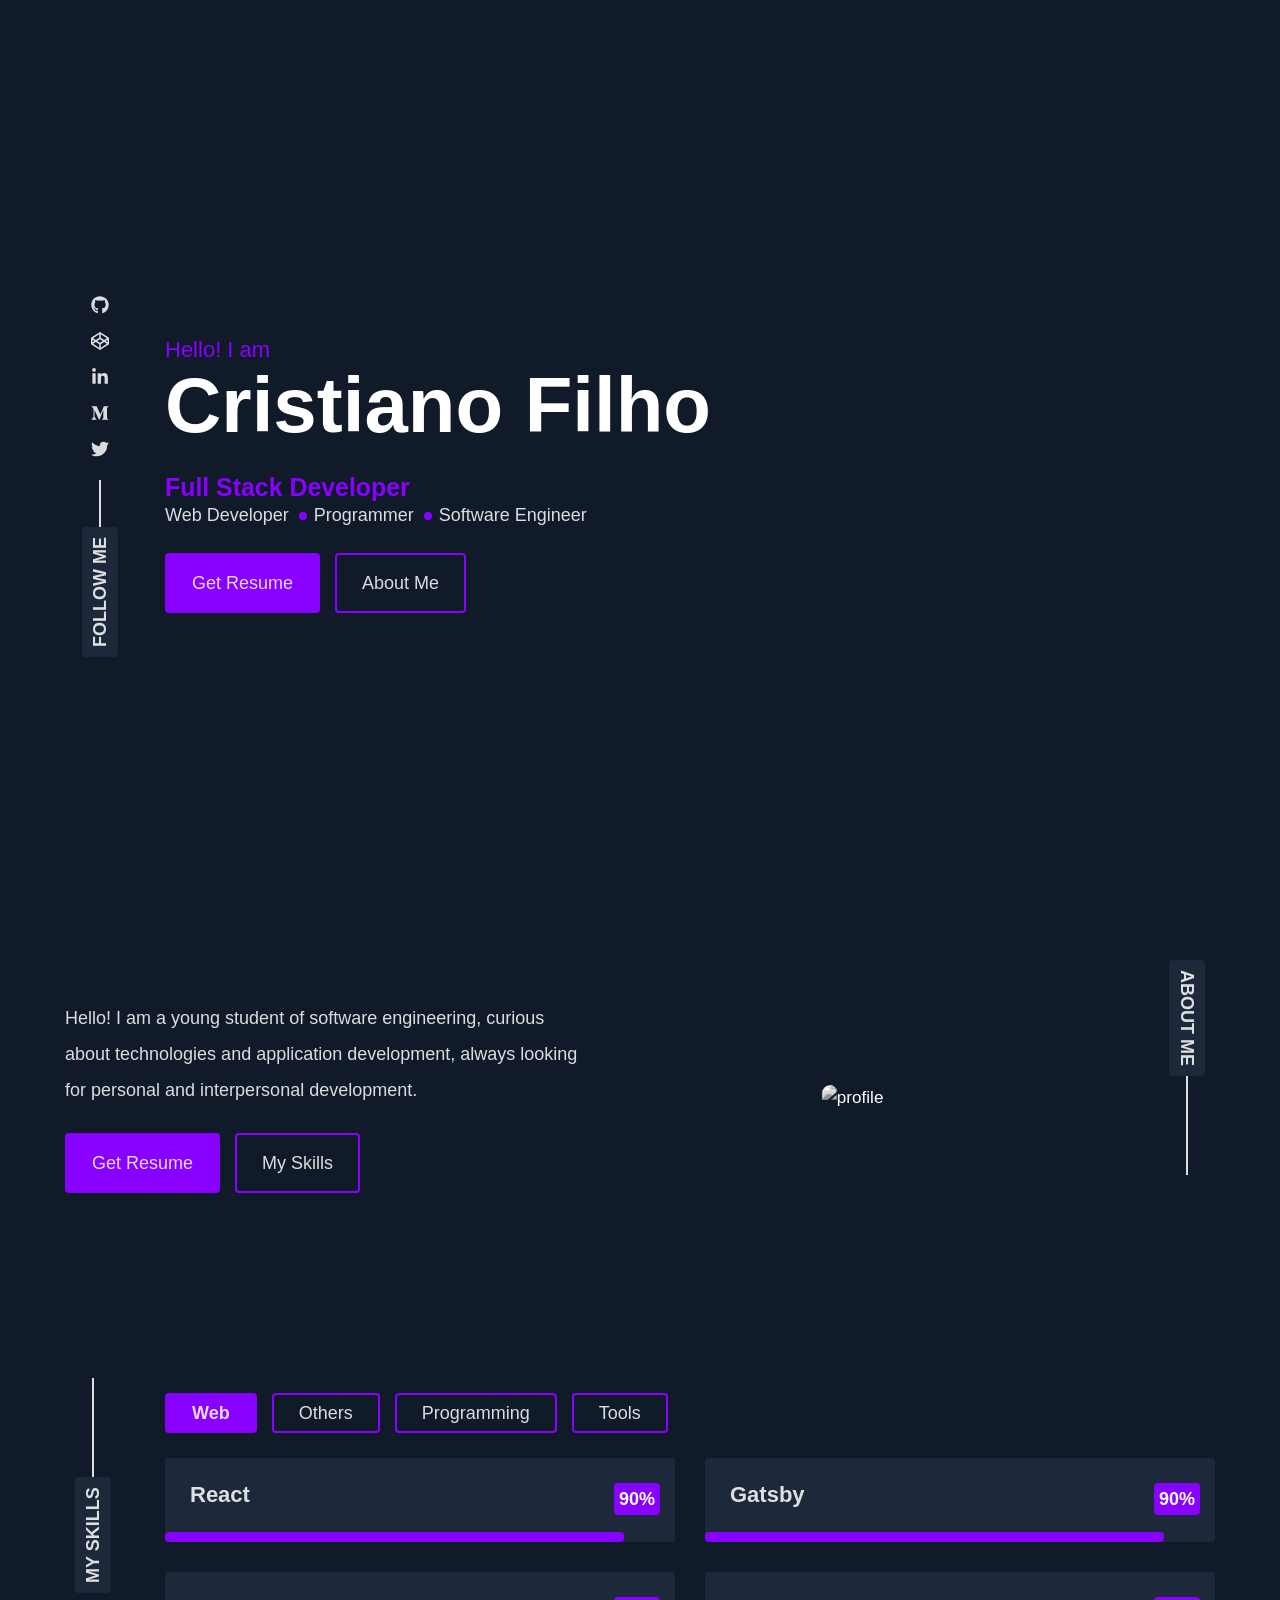
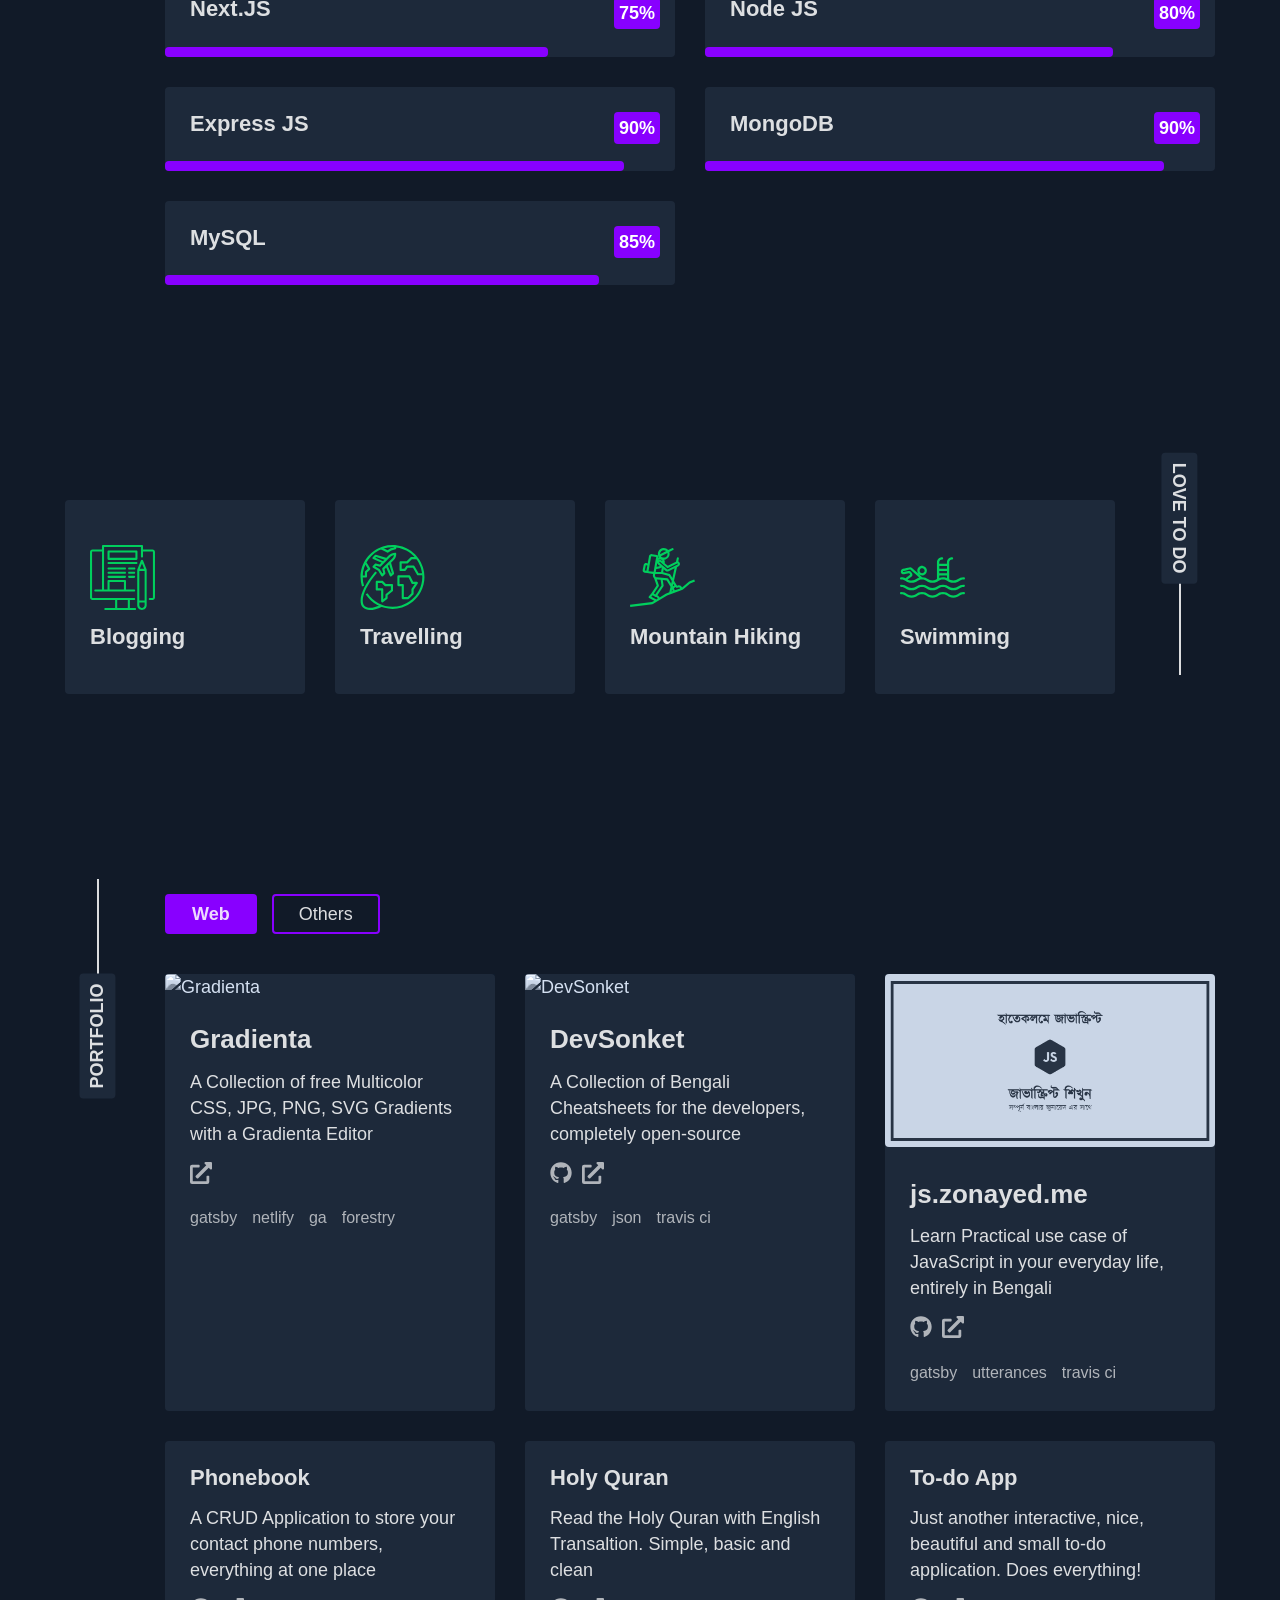
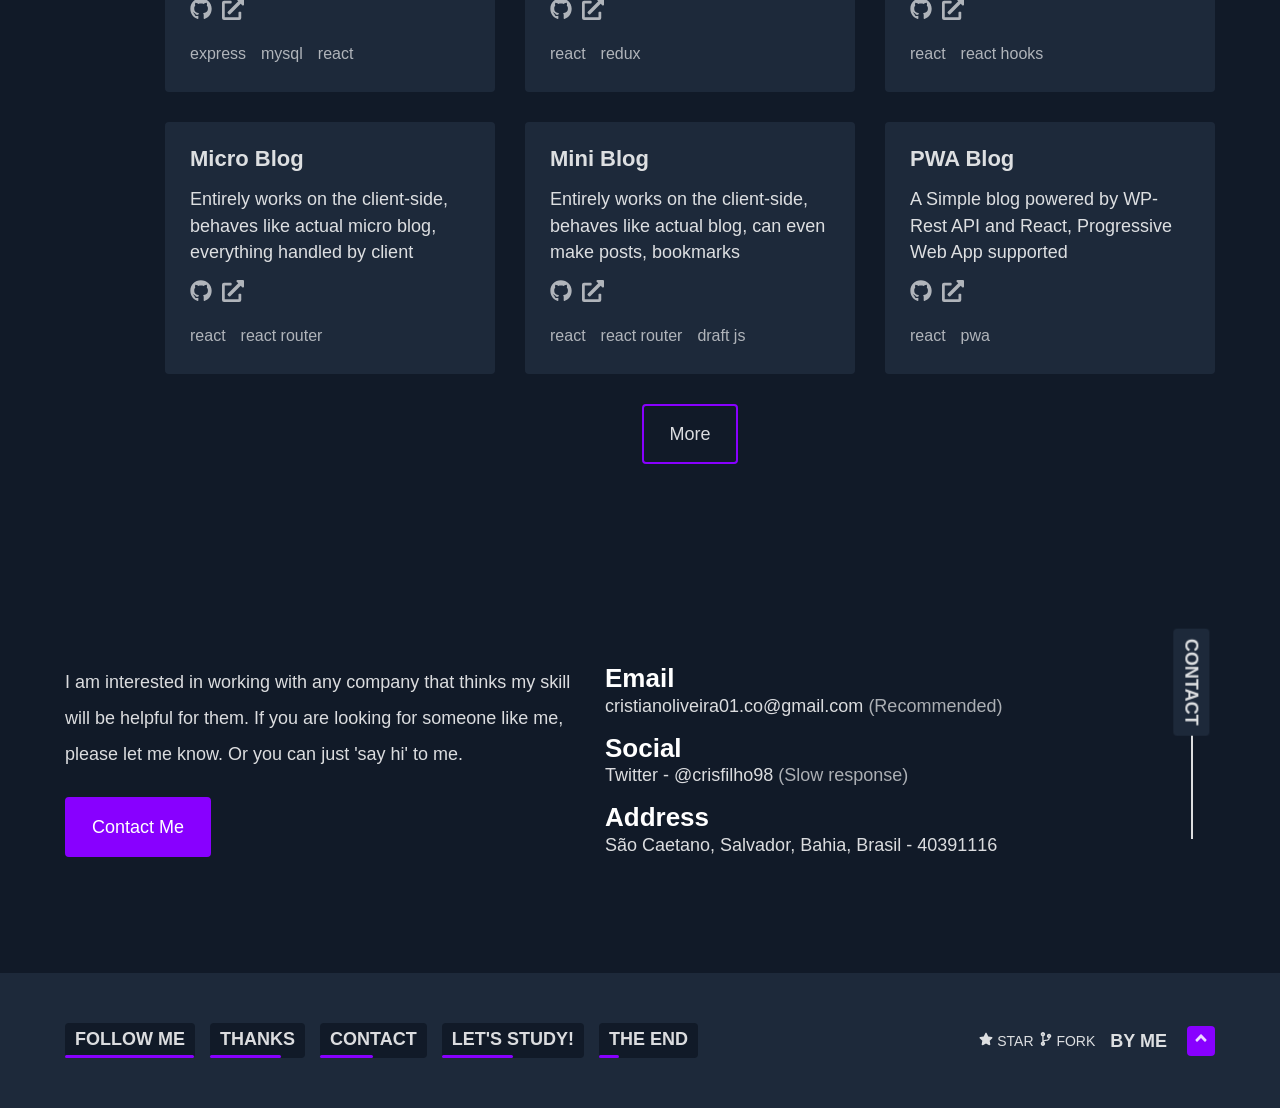
==== commit 5af1b0dd: "modification" ====
--- a/update/index.html
+++ b/update/index.html
@@ -1275,7 +1275,7 @@
       }
     </style>
     <meta name="generator" content="Gatsby 2.24.49" />
-    <title>Zonayed Ahmed | Full Stack Developer</title>
+    <title>@_cristiano.dev</title>
     <meta
       data-react-helmet="true"
       name="description"
@@ -1499,7 +1499,7 @@
                     <a
                       target="_blank"
                       rel="noopener noreferrer"
-                      href="https://www.linkedin.com/in/zonayedpca"
+                      href="https://www.linkedin.com/in/cristiano-filho/"
                       ><svg
                         stroke="currentColor"
                         fill="currentColor"
@@ -1559,7 +1559,7 @@
                 <div class="intro">
                   <div class="intro-text">
                     <p>Hello! I am</p>
-                    <h1>Zonayed Ahmed</h1>
+                    <h1>Cristiano Filho</h1>
                     <h3>Full Stack Developer</h3>
                     <ul>
                       <li>Web Developer</li>
@@ -1604,15 +1604,9 @@
                 <div class="about">
                   <div class="about-details">
                     <p>
-                      Hello! I'm Zonayed Ahmed, a passionate software engineer.
-                      I develop web applications, mobile applications, and
-                      desktop applications. My core skill is based on JavaScript
-                      and I love to do most of the things using JavaScript. I
-                      love to make the web more open to the world. I have
-                      graduated with a bachelor's degree in Computer Science
-                      Engineering from Chandigarh University at Punjab, India in
-                      2020. I am available for any kind of job opportunity that
-                      suits my interests.
+                      Hello! I am a young student of software engineering,
+                      curious about technologies and application development,
+                      always looking for personal and interpersonal development.
                     </p>
                     <div class="about-action">
                       <a
@@ -2397,7 +2391,7 @@
                 <div class="language">
                   <ul>
                     <li>
-                      <p>ধন্যবাদ</p>
+                      <p>Follow me</p>
                       <div style="width: 99%" class="progress"></div>
                     </li>
                     <li>
@@ -2405,15 +2399,15 @@
                       <div style="width: 75%" class="progress"></div>
                     </li>
                     <li>
-                      <p>شکریہ</p>
+                      <p>contact</p>
                       <div style="width: 50%" class="progress"></div>
                     </li>
                     <li>
-                      <p>धन्यवाद</p>
+                      <p>let's study!</p>
                       <div style="width: 50%" class="progress"></div>
                     </li>
                     <li>
-                      <p>ਧੰਨਵਾਦ</p>
+                      <p>The end</p>
                       <div style="width: 20%" class="progress"></div>
                     </li>
                   </ul>
@@ -2424,7 +2418,7 @@
                       <a
                         target="_blank"
                         rel="noopener noreferrer"
-                        href="https://github.com/zonayedpca/zonayed.me"
+                        href="https://github.com/CristianoFIlho/cristianofilho.github.io"
                         ><p>
                           <svg
                             stroke="currentColor"
@@ -2447,7 +2441,7 @@
                       <a
                         target="_blank"
                         rel="noopener noreferrer"
-                        href="https://github.com/zonayedpca/zonayed.me"
+                        href="https://github.com/CristianoFIlho/cristianofilho.github.io"
                         ><p>
                           <svg
                             stroke="currentColor"
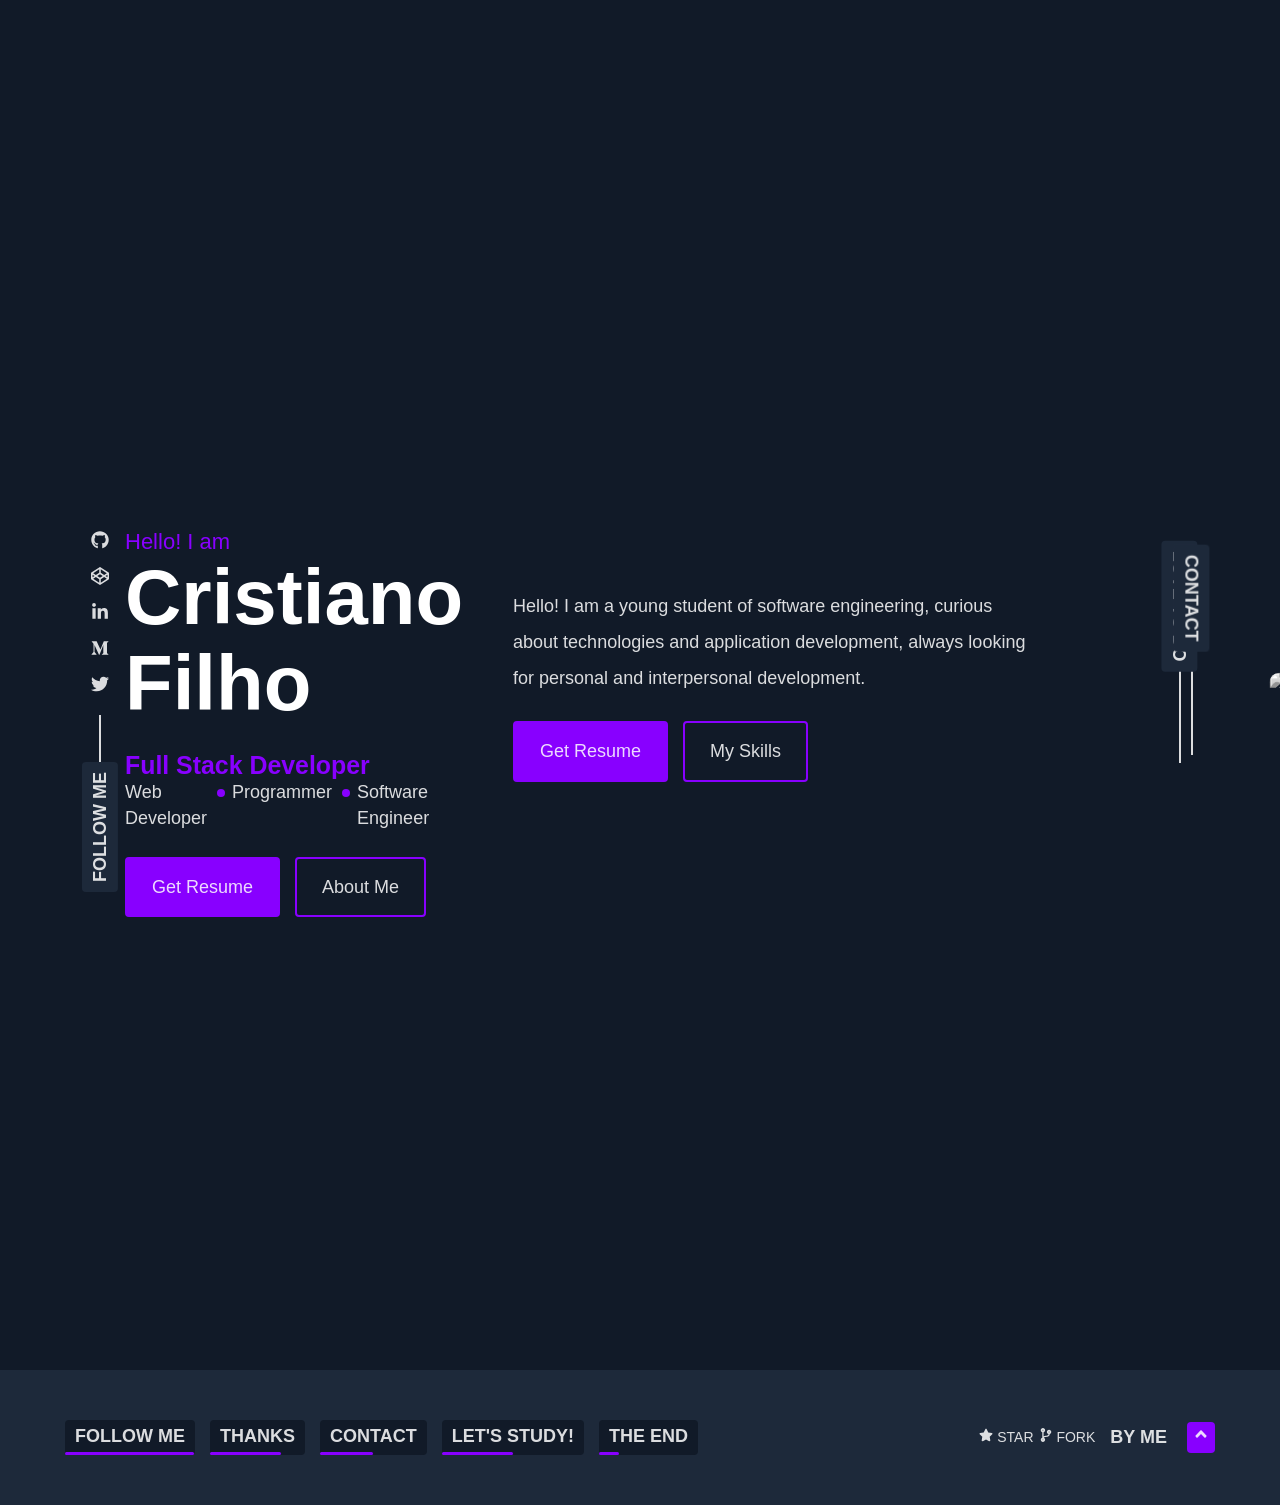
==== commit 4d565ce6: ".." ====
--- a/update/index.html
+++ b/update/index.html
@@ -1461,7 +1461,7 @@
                     <a
                       target="_blank"
                       rel="noopener noreferrer"
-                      href="https://github.com/zonayedpca"
+                      href="https://github.com/cristianofilho"
                       ><svg
                         stroke="currentColor"
                         fill="currentColor"
@@ -1480,7 +1480,7 @@
                     <a
                       target="_blank"
                       rel="noopener noreferrer"
-                      href="https://codepen.io/zonayedpca"
+                      href="https://codepen.io/cristiano-filho/"
                       ><svg
                         stroke="currentColor"
                         fill="currentColor"
@@ -1518,7 +1518,7 @@
                     <a
                       target="_blank"
                       rel="noopener noreferrer"
-                      href="https://medium.com/@zonayedpca"
+                      href="https://medium.com/@cristianofilho"
                       ><svg
                         stroke="currentColor"
                         fill="currentColor"
@@ -1537,7 +1537,7 @@
                     <a
                       target="_blank"
                       rel="noopener noreferrer"
-                      href="https://twitter.com/zonayedpca"
+                      href="https://twitter.com/crisfilho98"
                       ><svg
                         stroke="currentColor"
                         fill="currentColor"
@@ -1558,6 +1558,9 @@
               <div class="container">
                 <div class="intro">
                   <div class="intro-text">
+                    <div class="lenguage">
+                      <a href="index.html"><img src="images/brasil.png" alt=""></a>
+                       <a href="indexIngles.html"> <img src="images/reino-unido.png" alt=""></a>    
                     <p>Hello! I am</p>
                     <h1>Cristiano Filho</h1>
                     <h3>Full Stack Developer</h3>
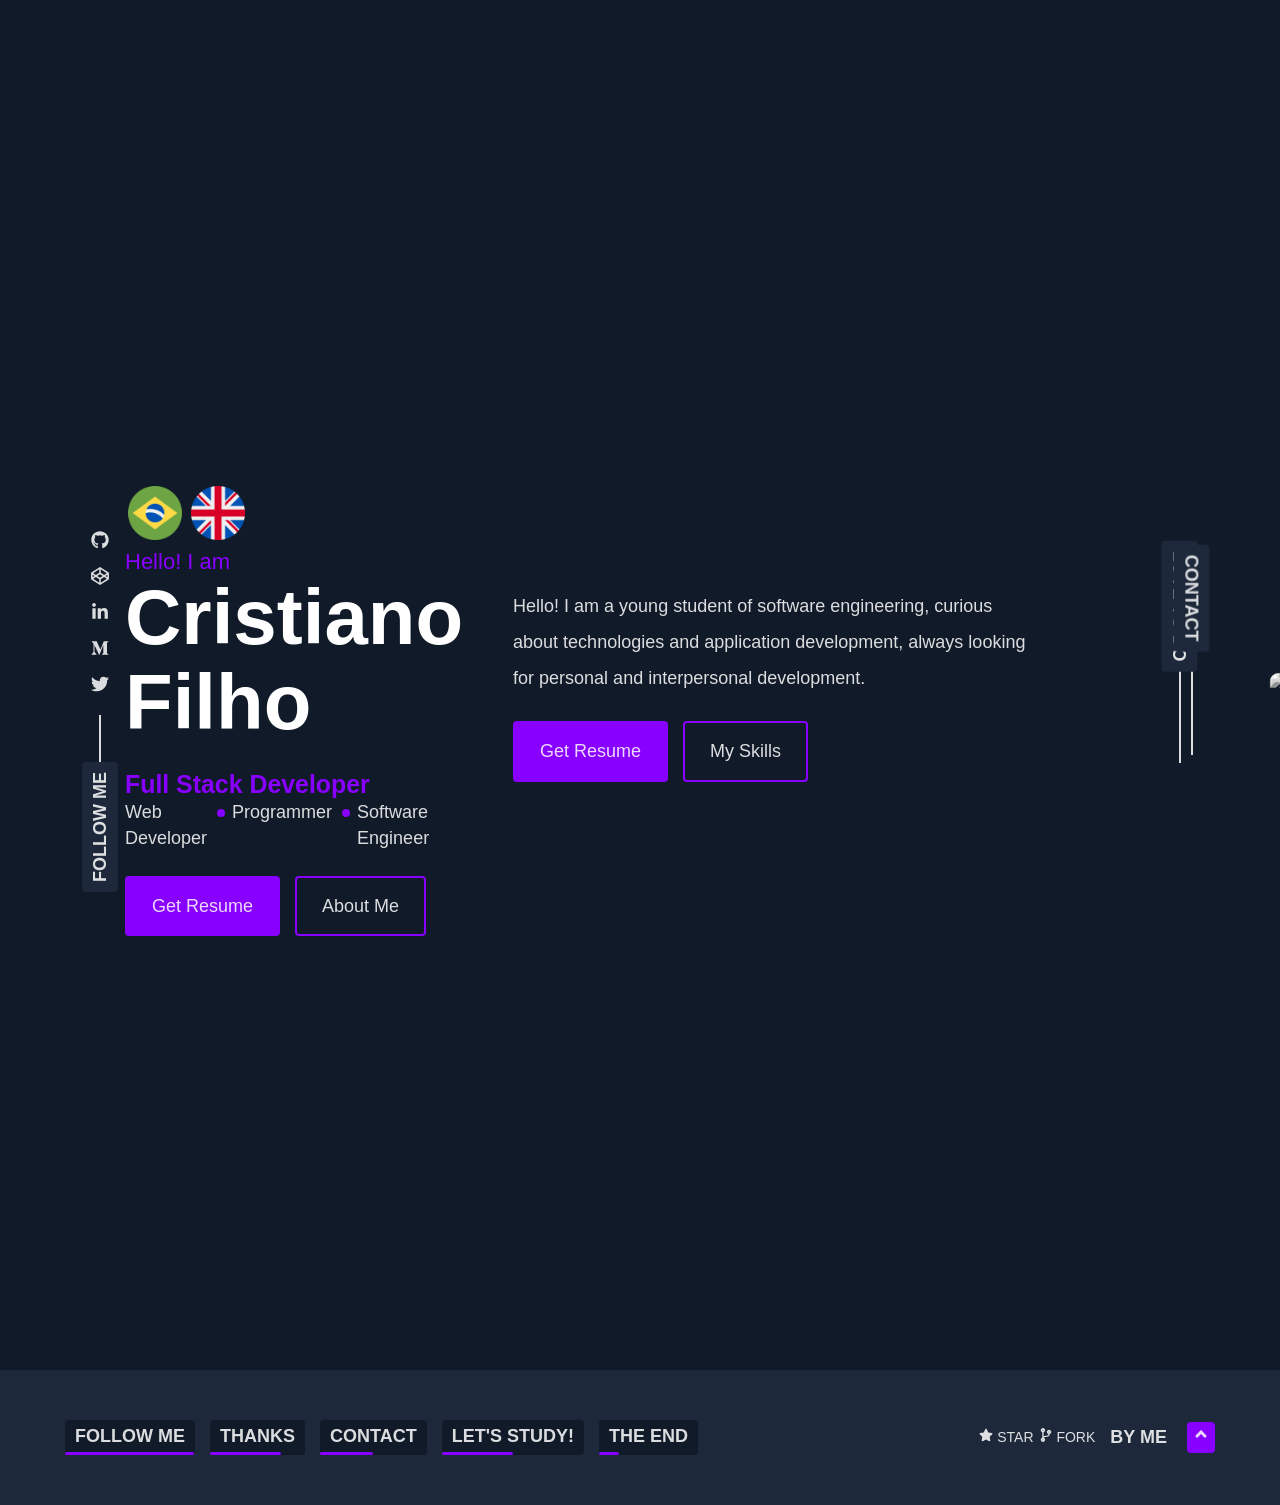
==== commit 7655cea6: "update" ====
--- a/update/index.html
+++ b/update/index.html
@@ -14,6 +14,15 @@
         padding: 100px 25px;
         margin: 0 auto;
       }
+      .lenguage img {
+        display: inline;
+        width: 3rem;
+        max-height: 100px;
+        max-width: 150px;
+        margin-top: 0.5%;
+        margin-bottom: 00.5%;
+        margin-left: 1%;
+}
       @media only screen and (max-width: 1199px) {
         .container {
           width: 100%;
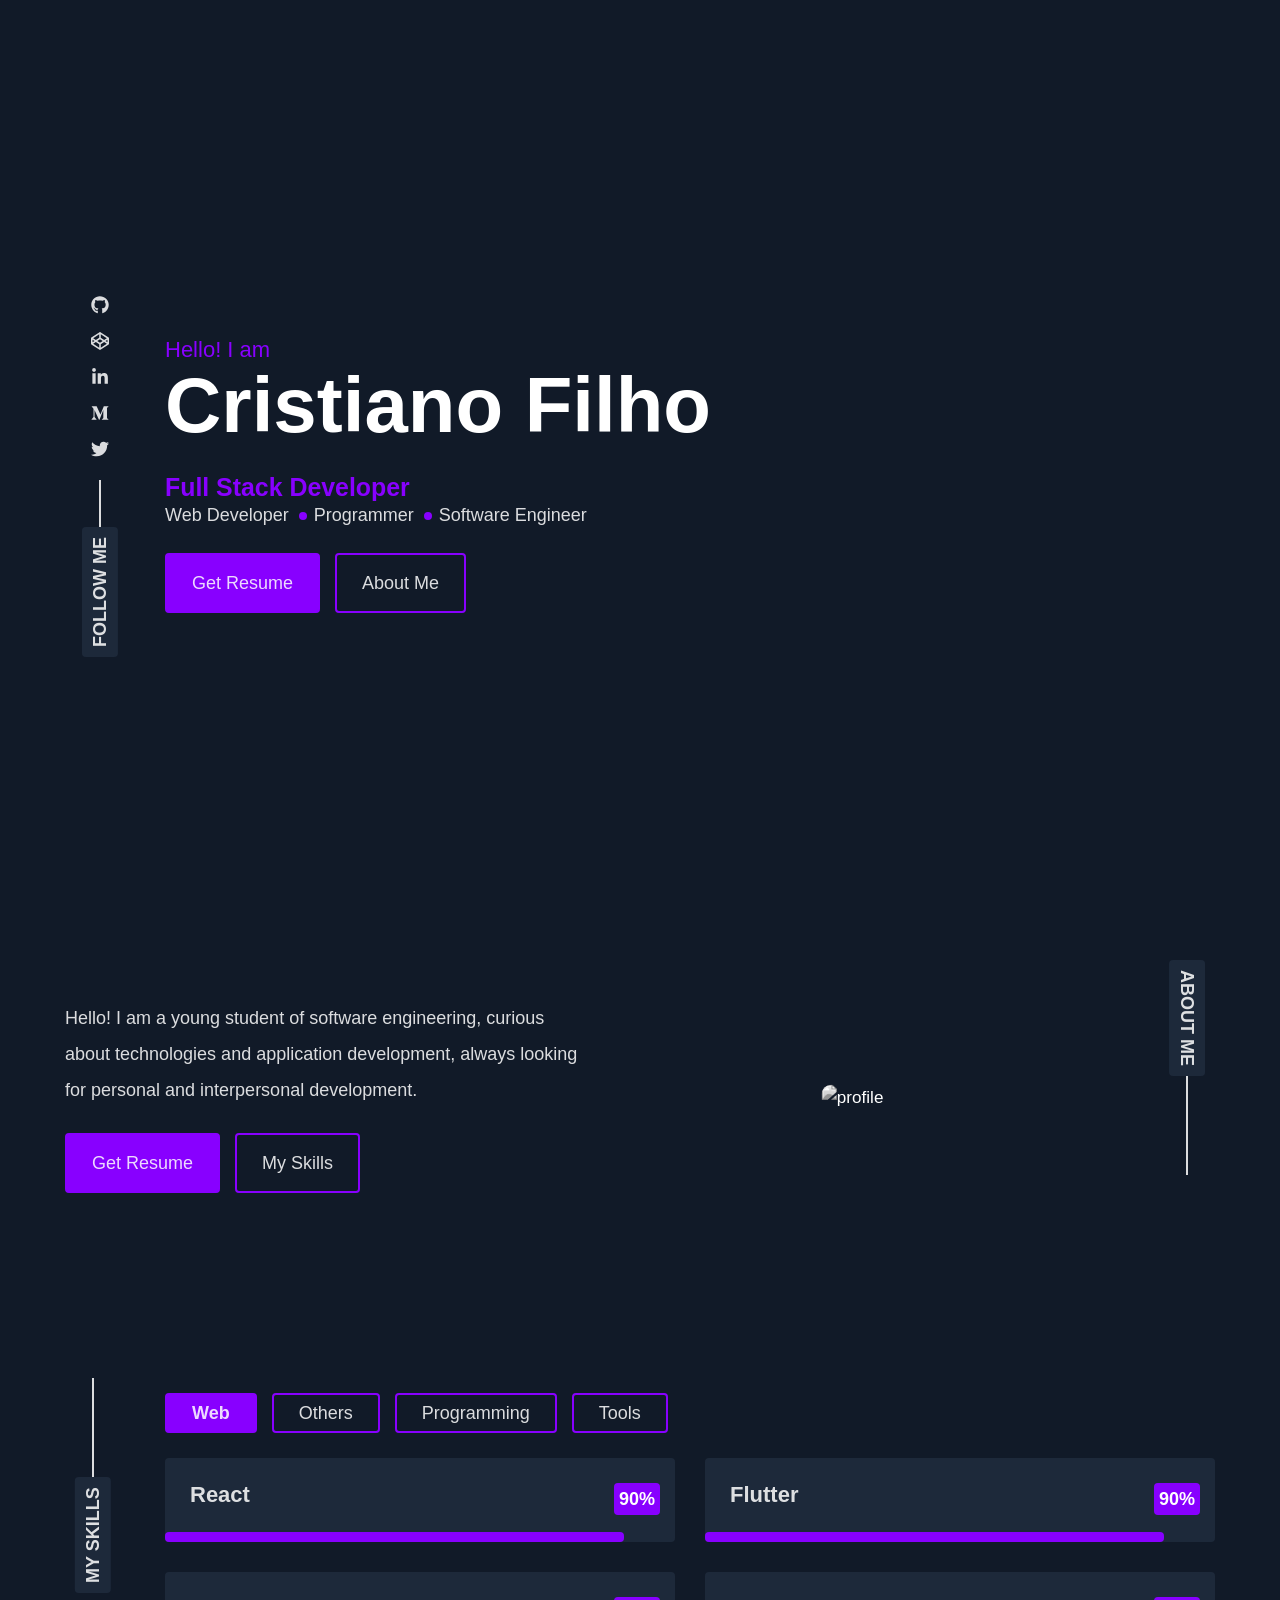
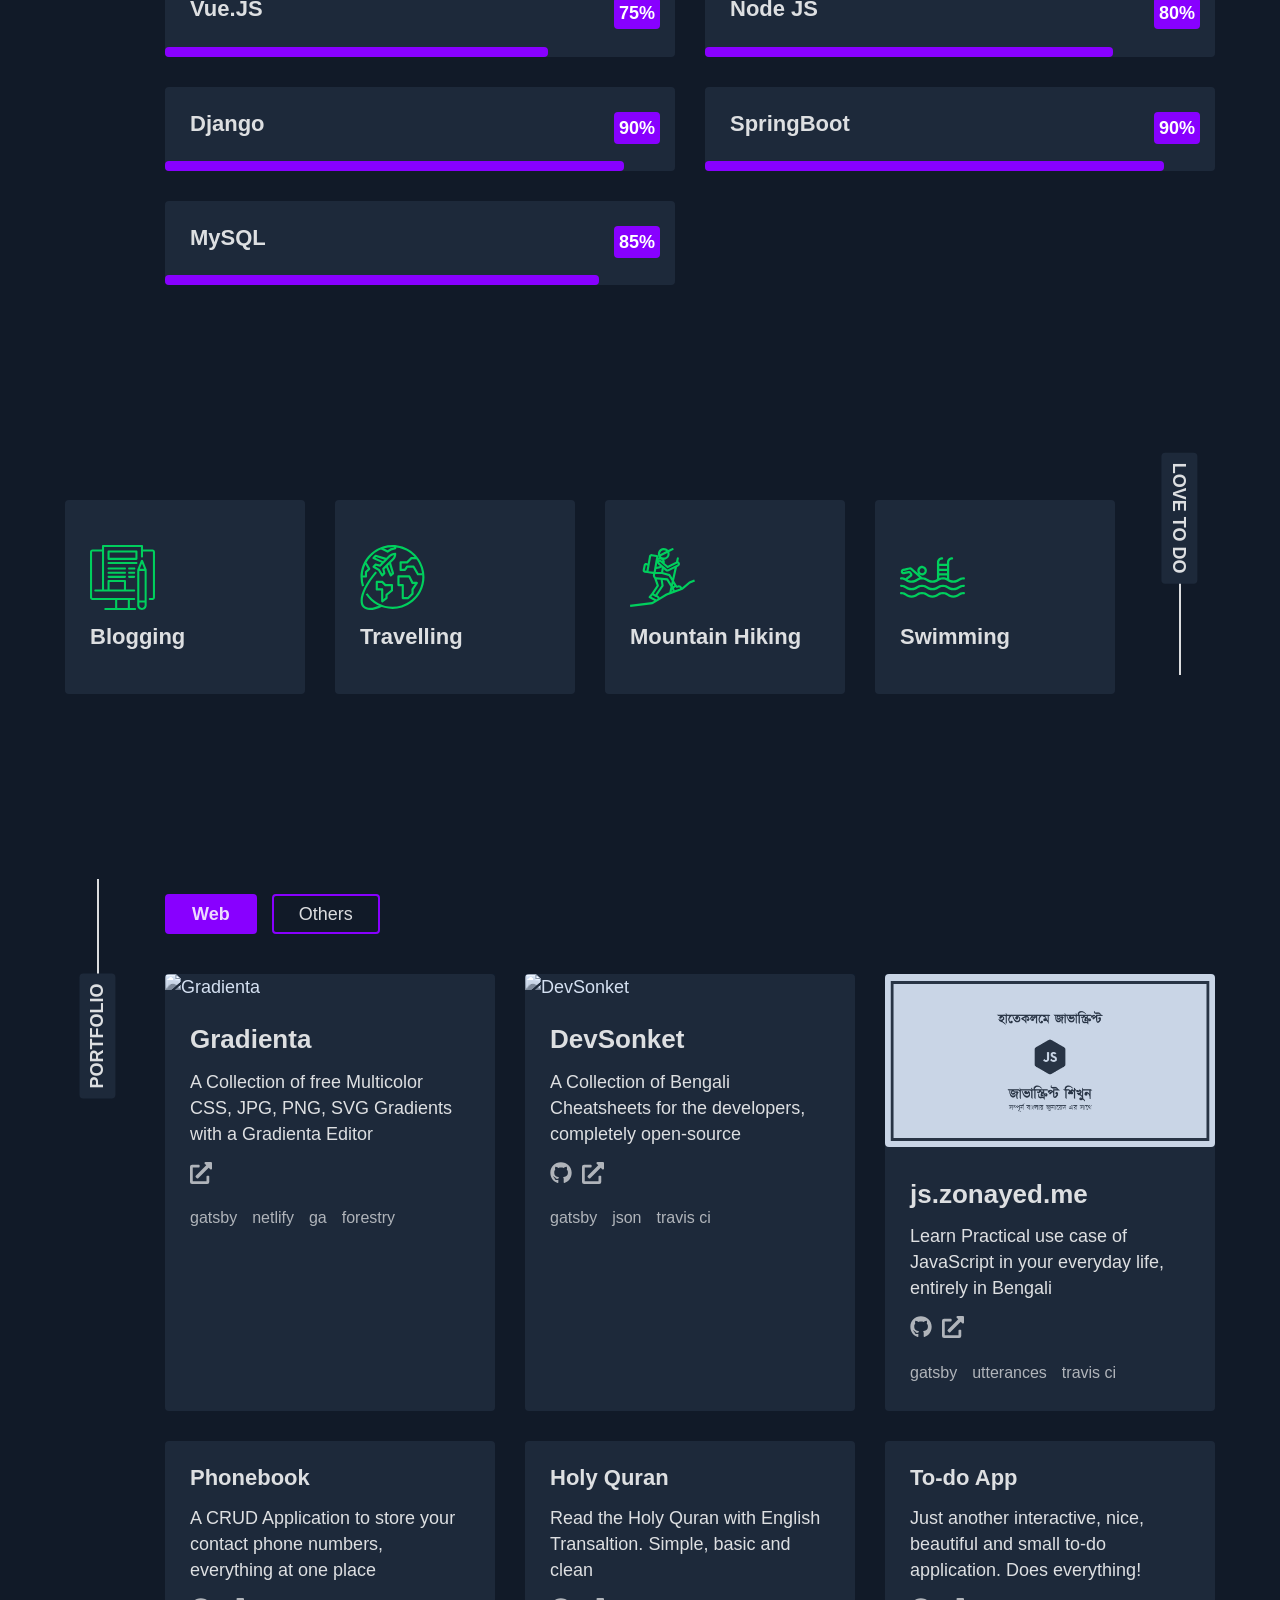
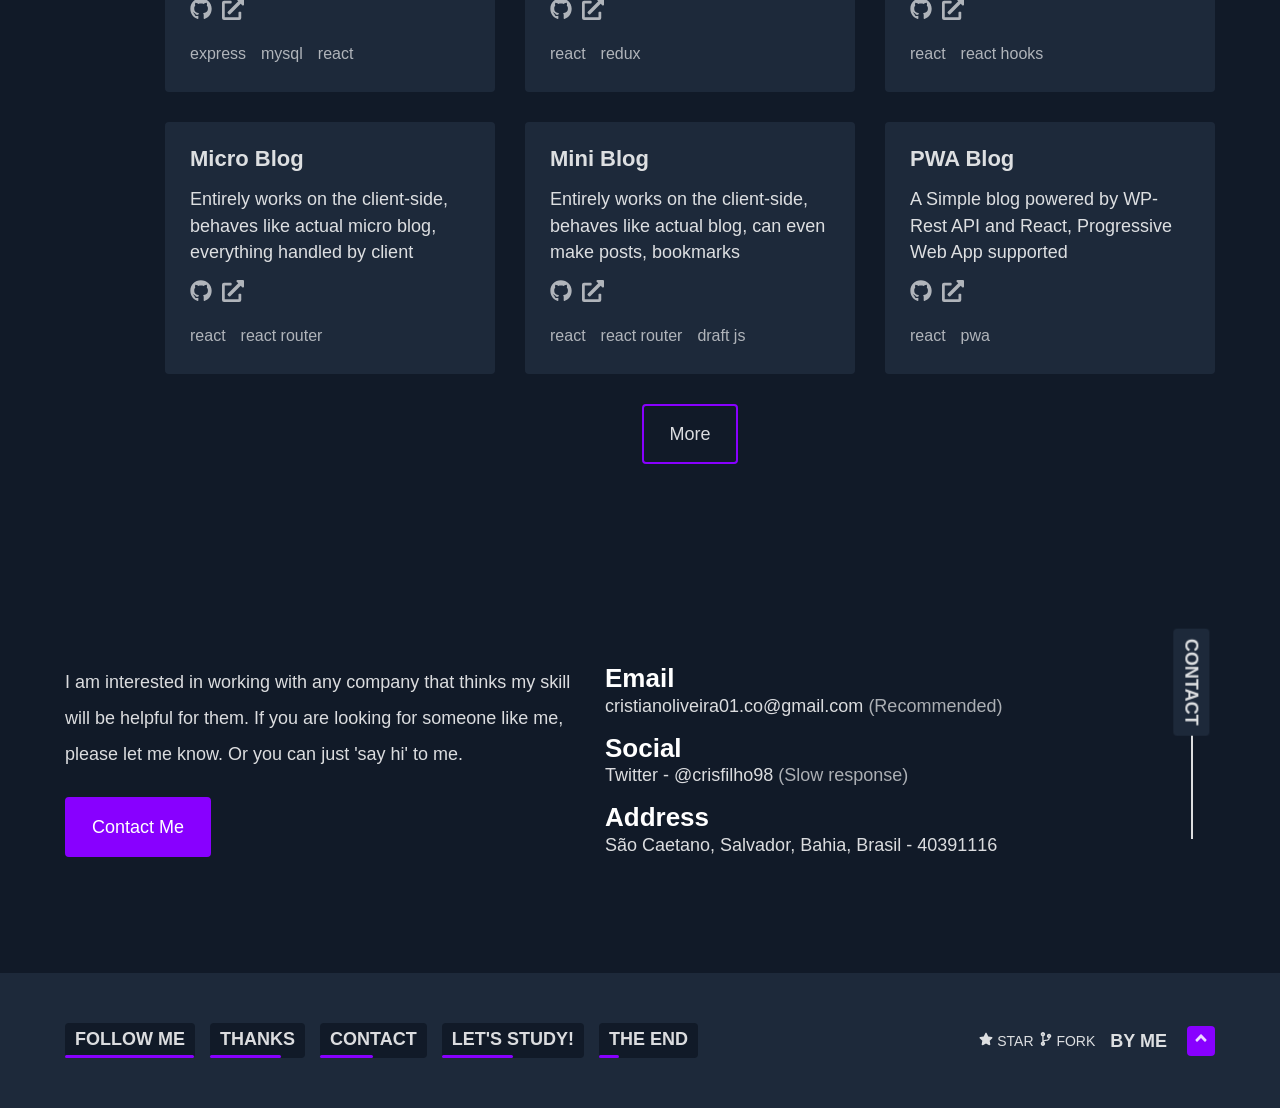
==== commit c68708a3: "update" ====
--- a/update/index.html
+++ b/update/index.html
@@ -7,6 +7,23 @@
       name="viewport"
       content="width=device-width, initial-scale=1, shrink-to-fit=no"
     />
+    <link
+      rel="apple-touch-icon"
+      sizes="180x180"
+      href="images/apple-touch-icon.png"
+    />
+    <link
+      rel="icon"
+      type="image/png"
+      sizes="32x32"
+      href="images/favicon-32x32.png"
+    />
+    <link
+      rel="icon"
+      type="image/png"
+      sizes="16x16"
+      href="images/favicon-16x16.png"
+    />
     <style data-href="/styles.ded47dfc3c6f8bbfcefb.css">
       @import url(css/css.css);
       .container {
@@ -22,7 +39,7 @@
         margin-top: 0.5%;
         margin-bottom: 00.5%;
         margin-left: 1%;
-}
+      }
       @media only screen and (max-width: 1199px) {
         .container {
           width: 100%;
@@ -1564,12 +1581,10 @@
                 </ul>
                 <p>Follow Me</p>
               </div>
+
               <div class="container">
                 <div class="intro">
                   <div class="intro-text">
-                    <div class="lenguage">
-                      <a href="index.html"><img src="images/brasil.png" alt=""></a>
-                       <a href="indexIngles.html"> <img src="images/reino-unido.png" alt=""></a>    
                     <p>Hello! I am</p>
                     <h1>Cristiano Filho</h1>
                     <h3>Full Stack Developer</h3>
@@ -1677,12 +1692,12 @@
                       <div style="width: 90%" class="progress-ar"></div>
                     </div>
                     <div class="card">
-                      <h4>Gatsby</h4>
+                      <h4>Flutter</h4>
                       <p>90<!-- -->%</p>
                       <div style="width: 90%" class="progress-ar"></div>
                     </div>
                     <div class="card">
-                      <h4>Next.JS</h4>
+                      <h4>Vue.JS</h4>
                       <p>75<!-- -->%</p>
                       <div style="width: 75%" class="progress-ar"></div>
                     </div>
@@ -1692,12 +1707,12 @@
                       <div style="width: 80%" class="progress-ar"></div>
                     </div>
                     <div class="card">
-                      <h4>Express JS</h4>
+                      <h4>Django</h4>
                       <p>90<!-- -->%</p>
                       <div style="width: 90%" class="progress-ar"></div>
                     </div>
                     <div class="card">
-                      <h4>MongoDB</h4>
+                      <h4>SpringBoot</h4>
                       <p>90<!-- -->%</p>
                       <div style="width: 90%" class="progress-ar"></div>
                     </div>
